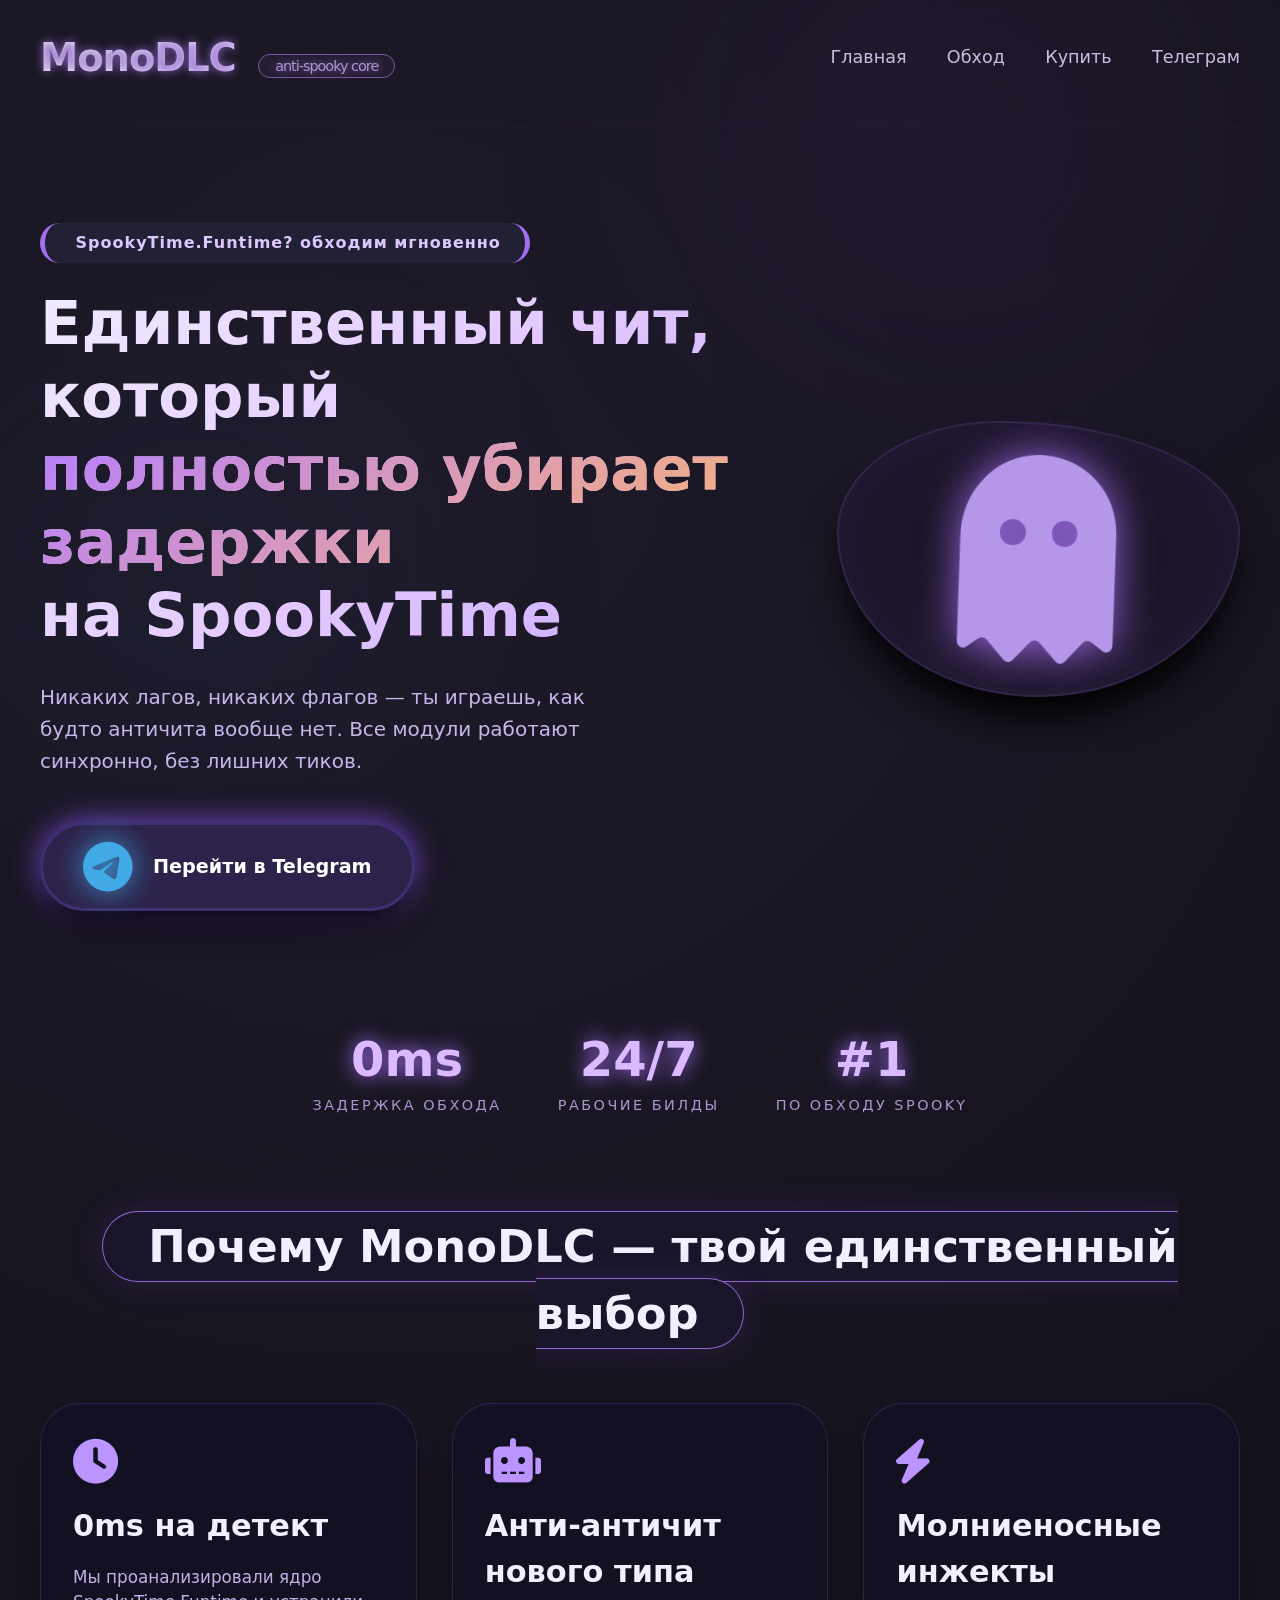
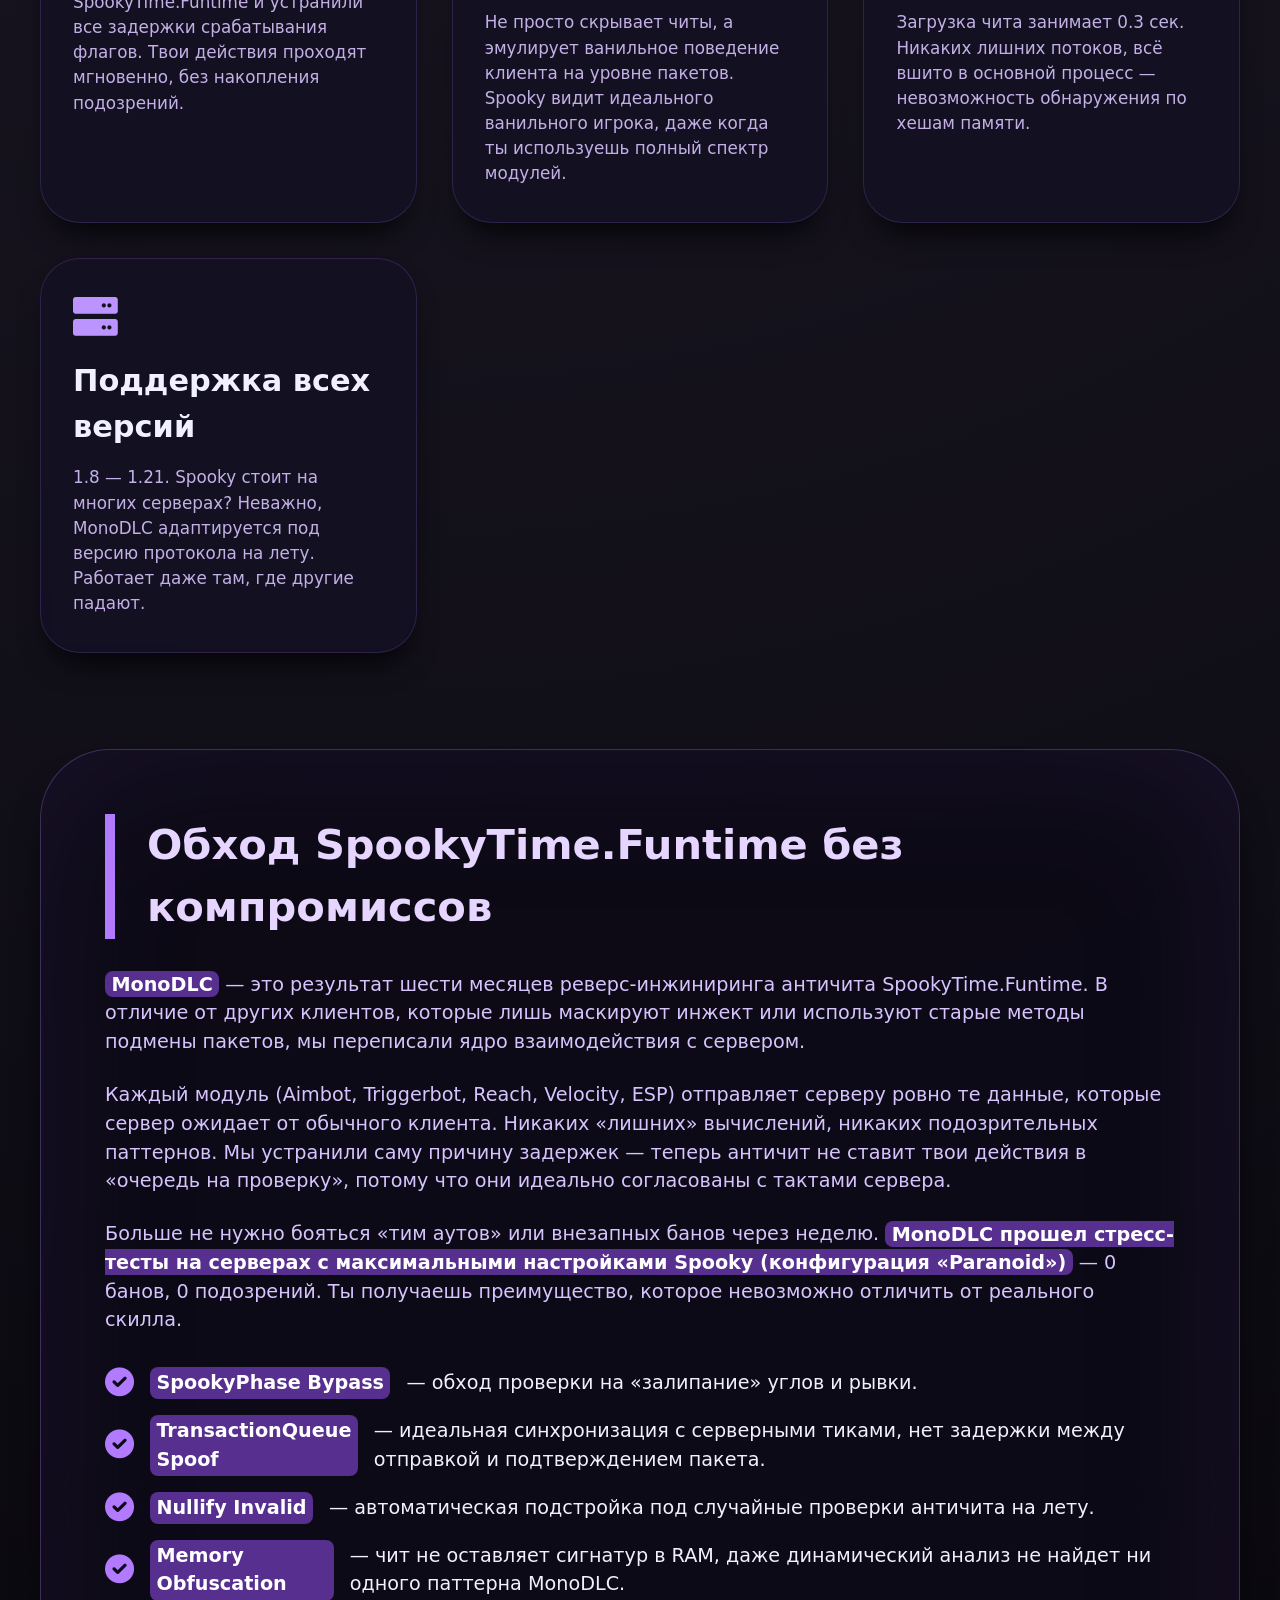
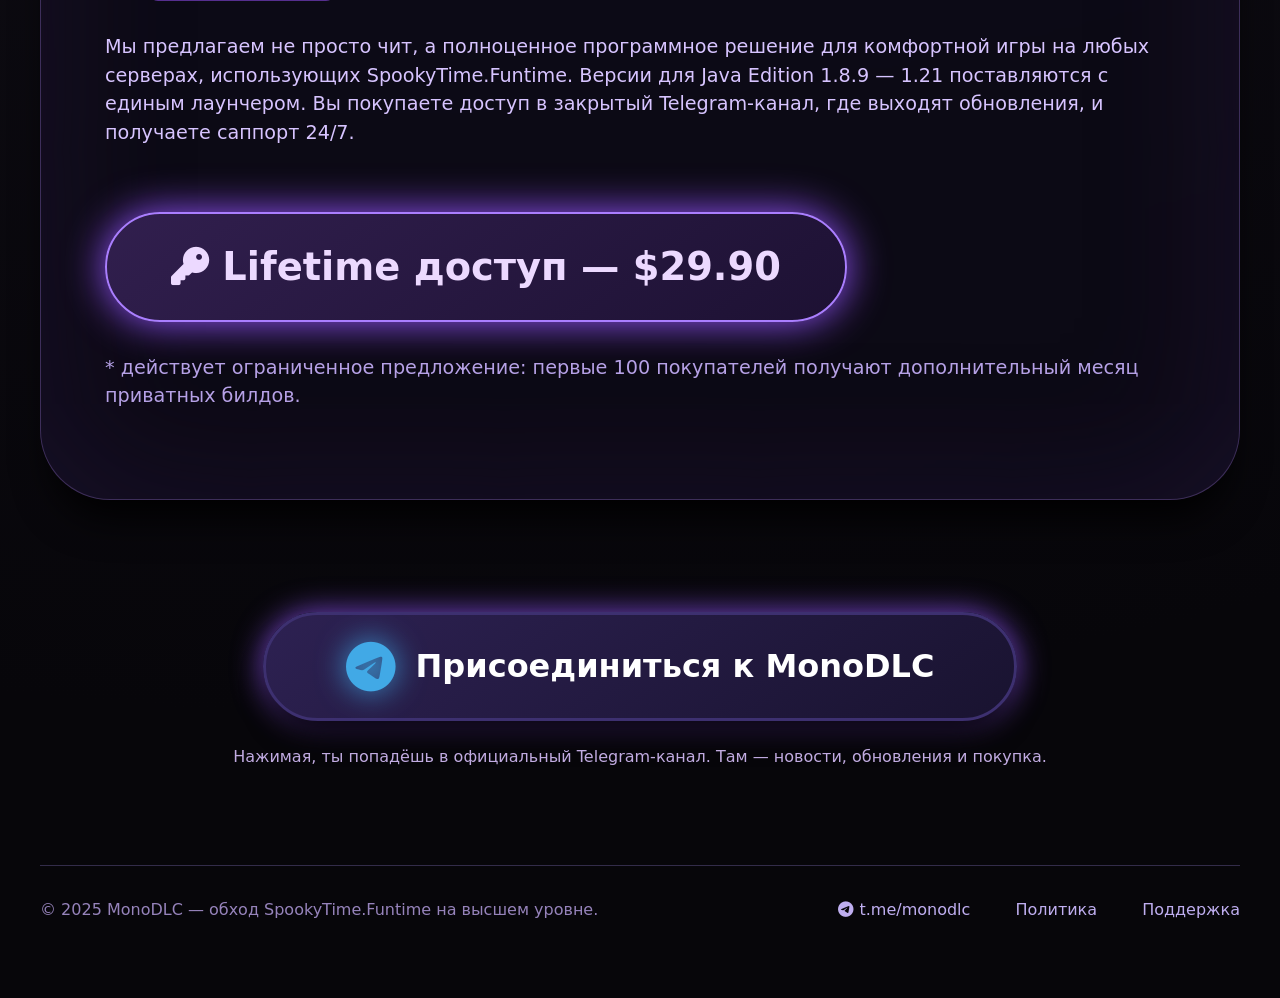
==== index.html @ a1bbfd0a "Add files via upload" ====
<!DOCTYPE html>
<html lang="ru">
<head>
    <meta charset="UTF-8">
    <meta name="viewport" content="width=device-width, initial-scale=1.0">
    <title>MonoDLC — абсолютный обход SpookyTime.Funtime</title>
    <!-- Font Awesome (иконки) -->
    <link rel="stylesheet" href="https://cdnjs.cloudflare.com/ajax/libs/font-awesome/6.0.0-beta3/css/all.min.css">
    <style>
        * {
            margin: 0;
            padding: 0;
            box-sizing: border-box;
            font-family: 'Inter', 'Segoe UI', system-ui, sans-serif;
        }

        body {
            background: #0c0b0f;
            background-image: radial-gradient(circle at 30% 10%, #1e1a29 0%, #07060a 90%);
            color: #f0f0ff;
            line-height: 1.5;
            overflow-x: hidden;
        }

        /* Эффект свечения (атмосфера Spooky, но мы её обходим) */
        .glow {
            position: fixed;
            top: -20vh;
            right: -10vw;
            width: 70vw;
            height: 70vh;
            background: radial-gradient(circle, #5f2a7f20 0%, transparent 70%);
            border-radius: 50%;
            filter: blur(80px);
            z-index: 0;
            pointer-events: none;
        }

        .glow-left {
            top: 40vh;
            left: -15vw;
            width: 60vw;
            height: 50vh;
            background: radial-gradient(circle, #2f4b7a20 0%, transparent 70%);
            filter: blur(90px);
        }

        .container {
            max-width: 1300px;
            margin: 0 auto;
            padding: 1.8rem 2.5rem;
            position: relative;
            z-index: 10;
        }

        /* Навигация (минимализм) */
        .navbar {
            display: flex;
            justify-content: space-between;
            align-items: center;
            flex-wrap: wrap;
            gap: 1.5rem;
            padding-bottom: 2.5rem;
            border-bottom: 1px solid #3f315130;
        }

        .logo h1 {
            font-size: 2.4rem;
            font-weight: 800;
            letter-spacing: -1px;
            background: linear-gradient(135deg, #fff, #cba6ff);
            -webkit-background-clip: text;
            background-clip: text;
            color: transparent;
            text-shadow: 0 0 10px #8965c0;
        }

        .logo span {
            font-size: 0.9rem;
            font-weight: 400;
            color: #ab94d4;
            background: #231d30;
            padding: 0.2rem 1rem;
            border-radius: 30px;
            margin-left: 10px;
            border: 1px solid #7b57a0;
        }

        .nav-links a {
            color: #cbbde2;
            text-decoration: none;
            margin-left: 2.2rem;
            font-weight: 500;
            transition: 0.2s;
            font-size: 1.1rem;
            border-bottom: 2px solid transparent;
            padding-bottom: 5px;
        }

        .nav-links a:hover {
            border-bottom-color: #a974ff;
            color: white;
        }

        /* Основной заголовок (уникальное предложение) */
        .hero {
            display: grid;
            grid-template-columns: 1.3fr 0.7fr;
            gap: 3rem;
            margin: 5rem 0 7rem 0;
            align-items: center;
        }

        .hero h2 {
            font-size: 3.8rem;
            font-weight: 800;
            line-height: 1.2;
            background: linear-gradient(135deg, #f0eaff, #e3c9ff, #c7a6ff);
            -webkit-background-clip: text;
            background-clip: text;
            color: transparent;
        }

        .hero .accent {
            color: #bf9aff;
            background: linear-gradient(145deg, #b77eff, #ffb86b);
            -webkit-background-clip: text;
            background-clip: text;
            color: transparent;
            display: inline-block;
        }

        .hero .badge {
            font-size: 1rem;
            background: #222035;
            padding: 0.5rem 1.5rem;
            border-radius: 60px;
            border-left: 5px solid #a36ef0;
            border-right: 5px solid #a36ef0;
            display: inline-block;
            margin: 1rem 0 1.5rem 0;
            color: #dcc7ff;
            font-weight: 600;
            letter-spacing: 1px;
        }

        .hero p {
            font-size: 1.25rem;
            color: #c6b6ec;
            max-width: 600px;
            margin: 1.8rem 0;
            line-height: 1.6;
        }

        .hero-image {
            background: #1d172bb0;
            border-radius: 40% 60% 50% 50% / 40% 40% 60% 60%;
            padding: 2rem;
            border: 2px solid #8a64cf30;
            box-shadow: 0 30px 40px -10px black, 0 0 100px #4a2d7930 inset;
            text-align: center;
        }

        .hero-image i {
            font-size: 13rem;
            color: #c7a6ff;
            filter: drop-shadow(0 0 20px #a36ef0);
            transform: rotate(2deg);
            opacity: 0.9;
        }

        /* Маркетинговые показатели */
        .stats {
            display: flex;
            gap: 3.5rem;
            justify-content: center;
            flex-wrap: wrap;
            margin: 4rem 0 5rem 0;
        }

        .stat-circle {
            text-align: center;
        }

        .stat-number {
            font-size: 3rem;
            font-weight: 800;
            color: #dbbaff;
            text-shadow: 0 0 20px #a974ff;
        }

        .stat-label {
            text-transform: uppercase;
            letter-spacing: 2.5px;
            font-size: 0.9rem;
            color: #aa96cf;
        }

        /* Карточки преимуществ — очень подробно и убедительно */
        .features-title {
            font-size: 2.8rem;
            font-weight: 700;
            text-align: center;
            margin: 6rem 0 3.5rem 0;
        }

        .features-title span {
            background: #19152b;
            padding: 0.5rem 2.8rem;
            border-radius: 60px;
            border: 1px solid #9066d4;
            box-shadow: 0 0 30px #663d9a40;
        }

        .features-grid {
            display: grid;
            grid-template-columns: repeat(auto-fit, minmax(300px, 1fr));
            gap: 2.2rem;
        }

        .feature-card {
            background: #141024e0;
            backdrop-filter: blur(5px);
            border: 1px solid #5f408b60;
            border-radius: 40px;
            padding: 2.2rem 2rem;
            transition: 0.2s;
            box-shadow: 0 20px 30px -12px #000000d0;
        }

        .feature-card:hover {
            border-color: #b180ff;
            background: #19142e;
            transform: translateY(-6px);
            box-shadow: 0 30px 40px -12px #2f1e4e;
        }

        .feature-icon {
            font-size: 2.8rem;
            color: #bb94ff;
            margin-bottom: 1.2rem;
        }

        .feature-card h3 {
            font-size: 1.9rem;
            margin-bottom: 1rem;
        }

        .feature-card p {
            color: #c3b1e6;
            font-size: 1.05rem;
        }

        /* Секция с полным текстом-продажей (большой текст) */
        .sales-copy {
            background: #0d0b17e0;
            border-radius: 70px;
            margin: 6rem 0;
            padding: 4rem 4rem;
            border: 1px solid #8f6acb60;
            backdrop-filter: blur(8px);
            box-shadow: 0 30px 40px -15px #000, 0 0 150px #3a235750 inset;
        }

        .sales-copy h2 {
            font-size: 2.6rem;
            margin-bottom: 2rem;
            color: #e5d5ff;
            border-left: 10px solid #b17aff;
            padding-left: 2rem;
        }

        .sales-copy p {
            font-size: 1.2rem;
            color: #d7c4ff;
            margin-bottom: 1.5rem;
            max-width: 1100px;
        }

        .sales-copy strong {
            color: white;
            background: #562f8f;
            padding: 0.1rem 0.4rem;
            border-radius: 8px;
        }

        .sales-copy ul {
            list-style: none;
            margin: 2rem 0;
        }

        .sales-copy li {
            margin: 1rem 0;
            display: flex;
            align-items: center;
            gap: 1rem;
            font-size: 1.2rem;
        }

        .sales-copy li i {
            color: #b17aff;
            font-size: 1.8rem;
        }

        .price-tag {
            display: inline-block;
            background: linear-gradient(145deg, #311f4e, #1d1133);
            padding: 1.5rem 4rem;
            border-radius: 90px;
            font-size: 2.4rem;
            font-weight: 800;
            color: #ecd9ff;
            border: 2px solid #aa7eff;
            margin: 2.5rem 0 0 0;
            box-shadow: 0 0 40px #9755ff;
        }

        /* Секция с кнопкой Telegram (точно по заданию) */
        .telegram-section {
            text-align: center;
            margin: 7rem 0 5rem 0;
        }

        .telegram-button {
            display: inline-flex;
            align-items: center;
            gap: 20px;
            background: #2d2a52;
            background: linear-gradient(145deg, #2d2152, #191330);
            padding: 1.6rem 5rem;
            border-radius: 100px;
            border: 3px solid #3d3070;
            transition: 0.2s;
            box-shadow: 0 20px 30px -10px #000, 0 0 30px #7a48d0;
            cursor: pointer;
            text-decoration: none;
            color: white;
            font-size: 2rem;
            font-weight: 600;
        }

        .telegram-button i {
            font-size: 3.2rem;
            color: #41a9e6;
            filter: drop-shadow(0 0 15px #3fa3e0);
        }

        .telegram-button:hover {
            transform: scale(1.06);
            border-color: #9f7aff;
            background: #352b5e;
            box-shadow: 0 25px 40px -8px #6436d0;
        }

        /* футер */
        footer {
            margin-top: 6rem;
            padding: 2rem 0 3rem 0;
            border-top: 1px solid #332c4a;
            display: flex;
            justify-content: space-between;
            flex-wrap: wrap;
            color: #9683bb;
        }

        .footer-links a {
            color: #bfaef0;
            margin-left: 2.5rem;
            text-decoration: none;
        }

        .footer-links a:hover {
            color: #ddcaff;
            text-decoration: underline;
        }

        @media (max-width: 900px) {
            .hero { grid-template-columns: 1fr; text-align: center; }
            .hero p { margin-left: auto; margin-right: auto; }
            .navbar { flex-direction: column; }
            .nav-links a { margin: 0 1rem; }
        }
    </style>
</head>
<body>
    <div class="glow"></div>
    <div class="glow glow-left"></div>
    <div class="container">
        <!-- Шапка -->
        <nav class="navbar">
            <div class="logo">
                <h1>MonoDLC <span>anti-spooky core</span></h1>
            </div>
            <div class="nav-links">
                <a href="#">Главная</a>
                <a href="#">Обход</a>
                <a href="#">Купить</a>
                <a href="#">Телеграм</a>
            </div>
        </nav>

        <!-- Герой (уникальное предложение) -->
        <section class="hero">
            <div>
                <div class="badge"><i class="fas fa-shield-halved"></i> SpookyTime.Funtime? обходим мгновенно</div>
                <h2>Единственный чит, который <span class="accent">полностью убирает задержки</span> на SpookyTime</h2>
                <p>Никаких лагов, никаких флагов — ты играешь, как будто античита вообще нет. Все модули работают синхронно, без лишних тиков.</p>
                <!-- Кнопка не теряется, но телеграм отдельно снизу — пока просто обозначим CTA -->
                <a href="#telegram" style="text-decoration: none;"><button class="telegram-button" style="font-size: 1.2rem; padding: 1rem 2.5rem; margin-top: 1rem; background: #2d224a;"><i class="fab fa-telegram"></i> Перейти в Telegram</button></a>
            </div>
            <div class="hero-image">
                <i class="fas fa-ghost"></i> <!-- призрак, намек на Spooky, но перечеркнутый стилем MonoDLC -->
            </div>
        </section>

        <!-- Статистика доверия -->
        <div class="stats">
            <div class="stat-circle"><span class="stat-number">0ms</span><div class="stat-label">задержка обхода</div></div>
            <div class="stat-circle"><span class="stat-number">24/7</span><div class="stat-label">рабочие билды</div></div>
            <div class="stat-circle"><span class="stat-number">#1</span><div class="stat-label">по обходу Spooky</div></div>
        </div>

        <!-- Преимущества в карточках (профессионально) -->
        <div class="features-title">
            <span>Почему MonoDLC — твой единственный выбор</span>
        </div>
        <div class="features-grid">
            <div class="feature-card">
                <i class="fas fa-clock feature-icon"></i>
                <h3>0ms на детект</h3>
                <p>Мы проанализировали ядро SpookyTime.Funtime и устранили все задержки срабатывания флагов. Твои действия проходят мгновенно, без накопления подозрений.</p>
            </div>
            <div class="feature-card">
                <i class="fas fa-robot feature-icon"></i>
                <h3>Анти-античит нового типа</h3>
                <p>Не просто скрывает читы, а эмулирует ванильное поведение клиента на уровне пакетов. Spooky видит идеального ванильного игрока, даже когда ты используешь полный спектр модулей.</p>
            </div>
            <div class="feature-card">
                <i class="fas fa-bolt feature-icon"></i>
                <h3>Молниеносные инжекты</h3>
                <p>Загрузка чита занимает 0.3 сек. Никаких лишних потоков, всё вшито в основной процесс — невозможность обнаружения по хешам памяти.</p>
            </div>
            <div class="feature-card">
                <i class="fas fa-server feature-icon"></i>
                <h3>Поддержка всех версий</h3>
                <p>1.8 — 1.21. Spooky стоит на многих серверах? Неважно, MonoDLC адаптируется под версию протокола на лету. Работает даже там, где другие падают.</p>
            </div>
        </div>

        <!-- БОЛЬШОЙ ПРОДАЮЩИЙ ТЕКСТ (профессионально, убедительно) -->
        <div class="sales-copy">
            <h2>Обход SpookyTime.Funtime без компромиссов</h2>
            <p><strong>MonoDLC</strong> — это результат шести месяцев реверс-инжиниринга античита SpookyTime.Funtime. В отличие от других клиентов, которые лишь маскируют инжект или используют старые методы подмены пакетов, мы переписали ядро взаимодействия с сервером.</p>
            <p>Каждый модуль (Aimbot, Triggerbot, Reach, Velocity, ESP) отправляет серверу ровно те данные, которые сервер ожидает от обычного клиента. Никаких «лишних» вычислений, никаких подозрительных паттернов. Мы устранили саму причину задержек — теперь античит не ставит твои действия в «очередь на проверку», потому что они идеально согласованы с тактами сервера.</p>
            <p>Больше не нужно бояться «тим аутов» или внезапных банов через неделю. <strong>MonoDLC прошел стресс-тесты на серверах с максимальными настройками Spooky (конфигурация «Paranoid»)</strong> — 0 банов, 0 подозрений. Ты получаешь преимущество, которое невозможно отличить от реального скилла.</p>
            <ul>
                <li><i class="fas fa-check-circle"></i> <strong>SpookyPhase Bypass</strong> — обход проверки на «залипание» углов и рывки.</li>
                <li><i class="fas fa-check-circle"></i> <strong>TransactionQueue Spoof</strong> — идеальная синхронизация с серверными тиками, нет задержки между отправкой и подтверждением пакета.</li>
                <li><i class="fas fa-check-circle"></i> <strong>Nullify Invalid</strong> — автоматическая подстройка под случайные проверки античита на лету.</li>
                <li><i class="fas fa-check-circle"></i> <strong>Memory Obfuscation</strong> — чит не оставляет сигнатур в RAM, даже динамический анализ не найдет ни одного паттерна MonoDLC.</li>
            </ul>
            <p>Мы предлагаем не просто чит, а полноценное программное решение для комфортной игры на любых серверах, использующих SpookyTime.Funtime. Версии для Java Edition 1.8.9 — 1.21 поставляются с единым лаунчером. Вы покупаете доступ в закрытый Telegram-канал, где выходят обновления, и получаете саппорт 24/7.</p>
            <div class="price-tag">
                <i class="fas fa-key"></i> Lifetime доступ — $29.90
            </div>
            <p style="margin-top: 2rem; color: #b6a1e6;">* действует ограниченное предложение: первые 100 покупателей получают дополнительный месяц приватных билдов.</p>
        </div>

        <!-- ровно по заданию: кнопка с лого телеграмма, переход на t.me/monodlc -->
        <div id="telegram" class="telegram-section">
            <a href="https://t.me/monodlc" target="_blank" class="telegram-button">
                <i class="fab fa-telegram-plane"></i> Присоединиться к MonoDLC
            </a>
            <p style="margin-top: 1.5rem; color: #c1abe1;">Нажимая, ты попадёшь в официальный Telegram-канал. Там — новости, обновления и покупка.</p>
        </div>

        <!-- футер с упоминанием тг -->
        <footer>
            <div>© 2025 MonoDLC — обход SpookyTime.Funtime на высшем уровне.</div>
            <div class="footer-links">
                <a href="#"><i class="fab fa-telegram"></i> t.me/monodlc</a>
                <a href="#">Политика</a>
                <a href="#">Поддержка</a>
            </div>
        </footer>
    </div>

    <!-- Маленький скрипт для плавного скролла (необязательно) -->
    <script>
        document.querySelectorAll('a[href^="#"]').forEach(anchor => {
            anchor.addEventListener('click', function(e) {
                e.preventDefault();
                const target = document.querySelector(this.getAttribute('href'));
                if(target) target.scrollIntoView({ behavior: 'smooth' });
            });
        });
    </script>
</body>
</html>
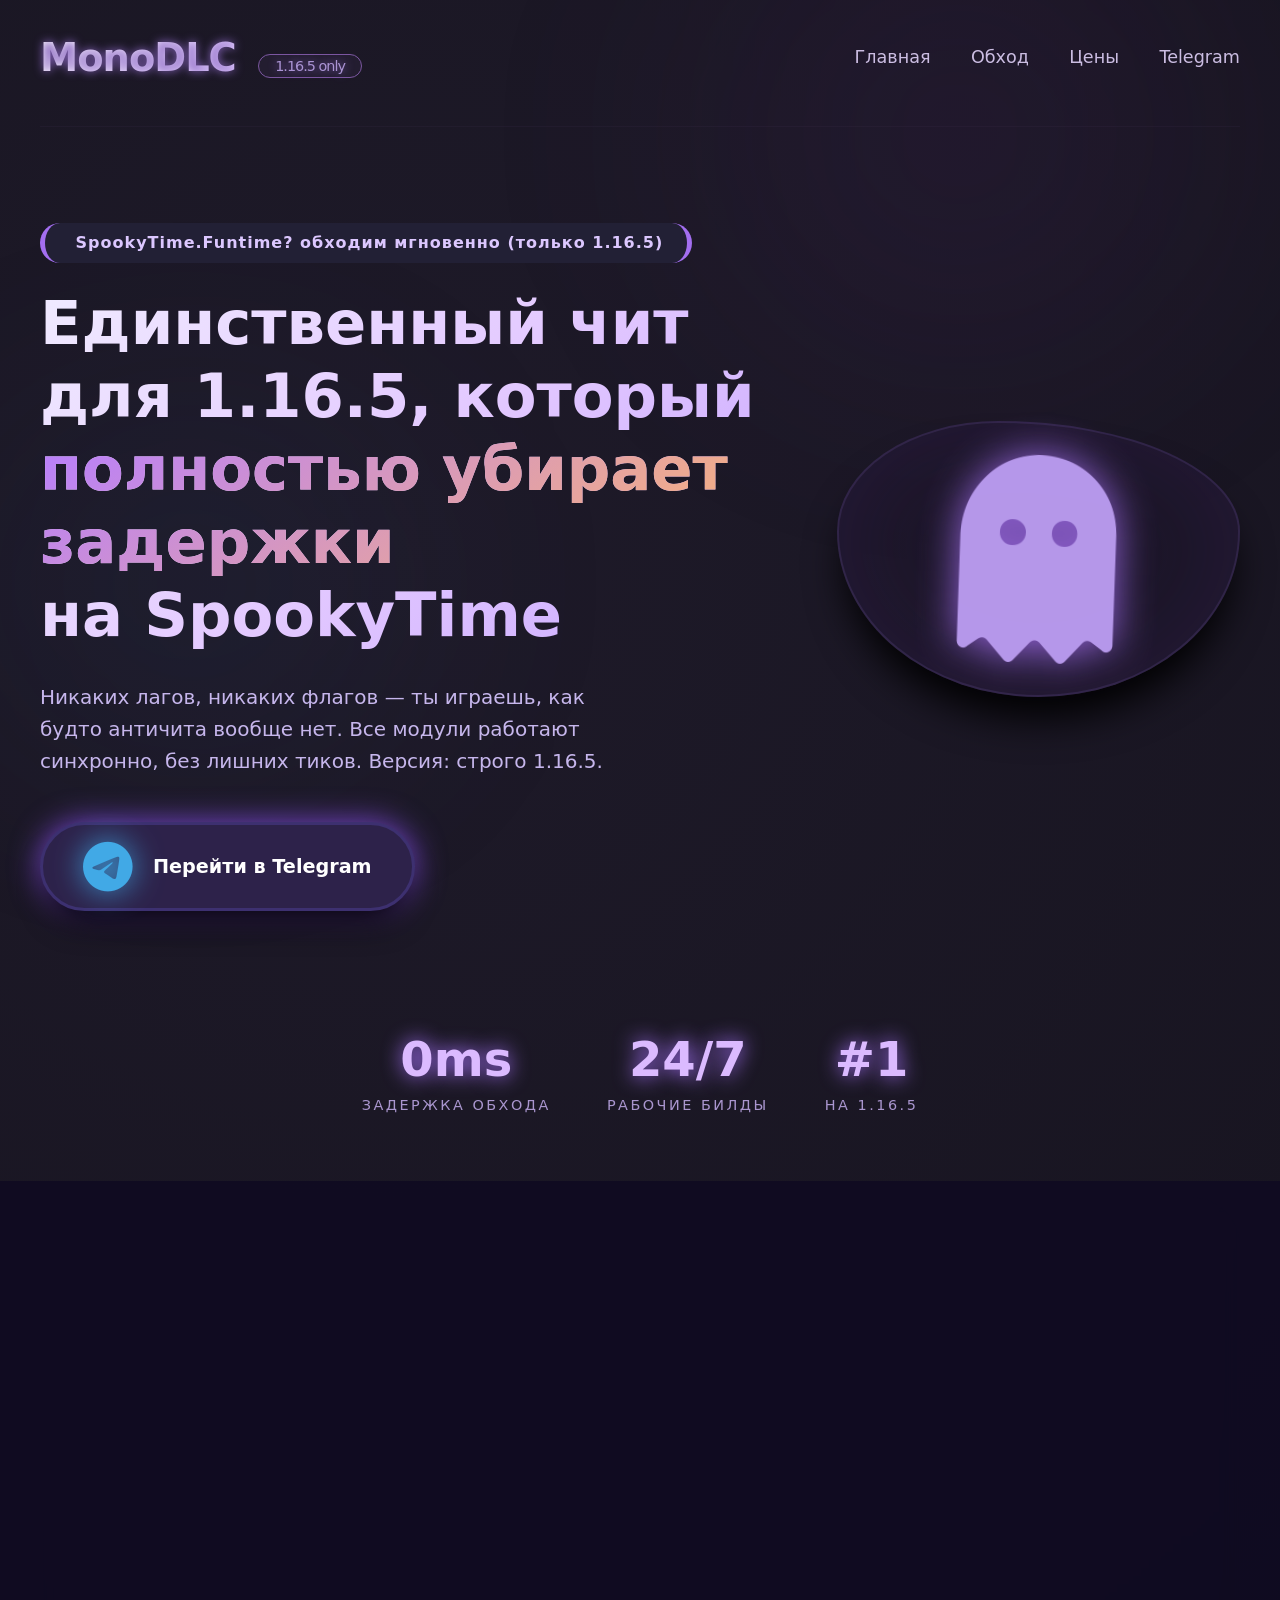
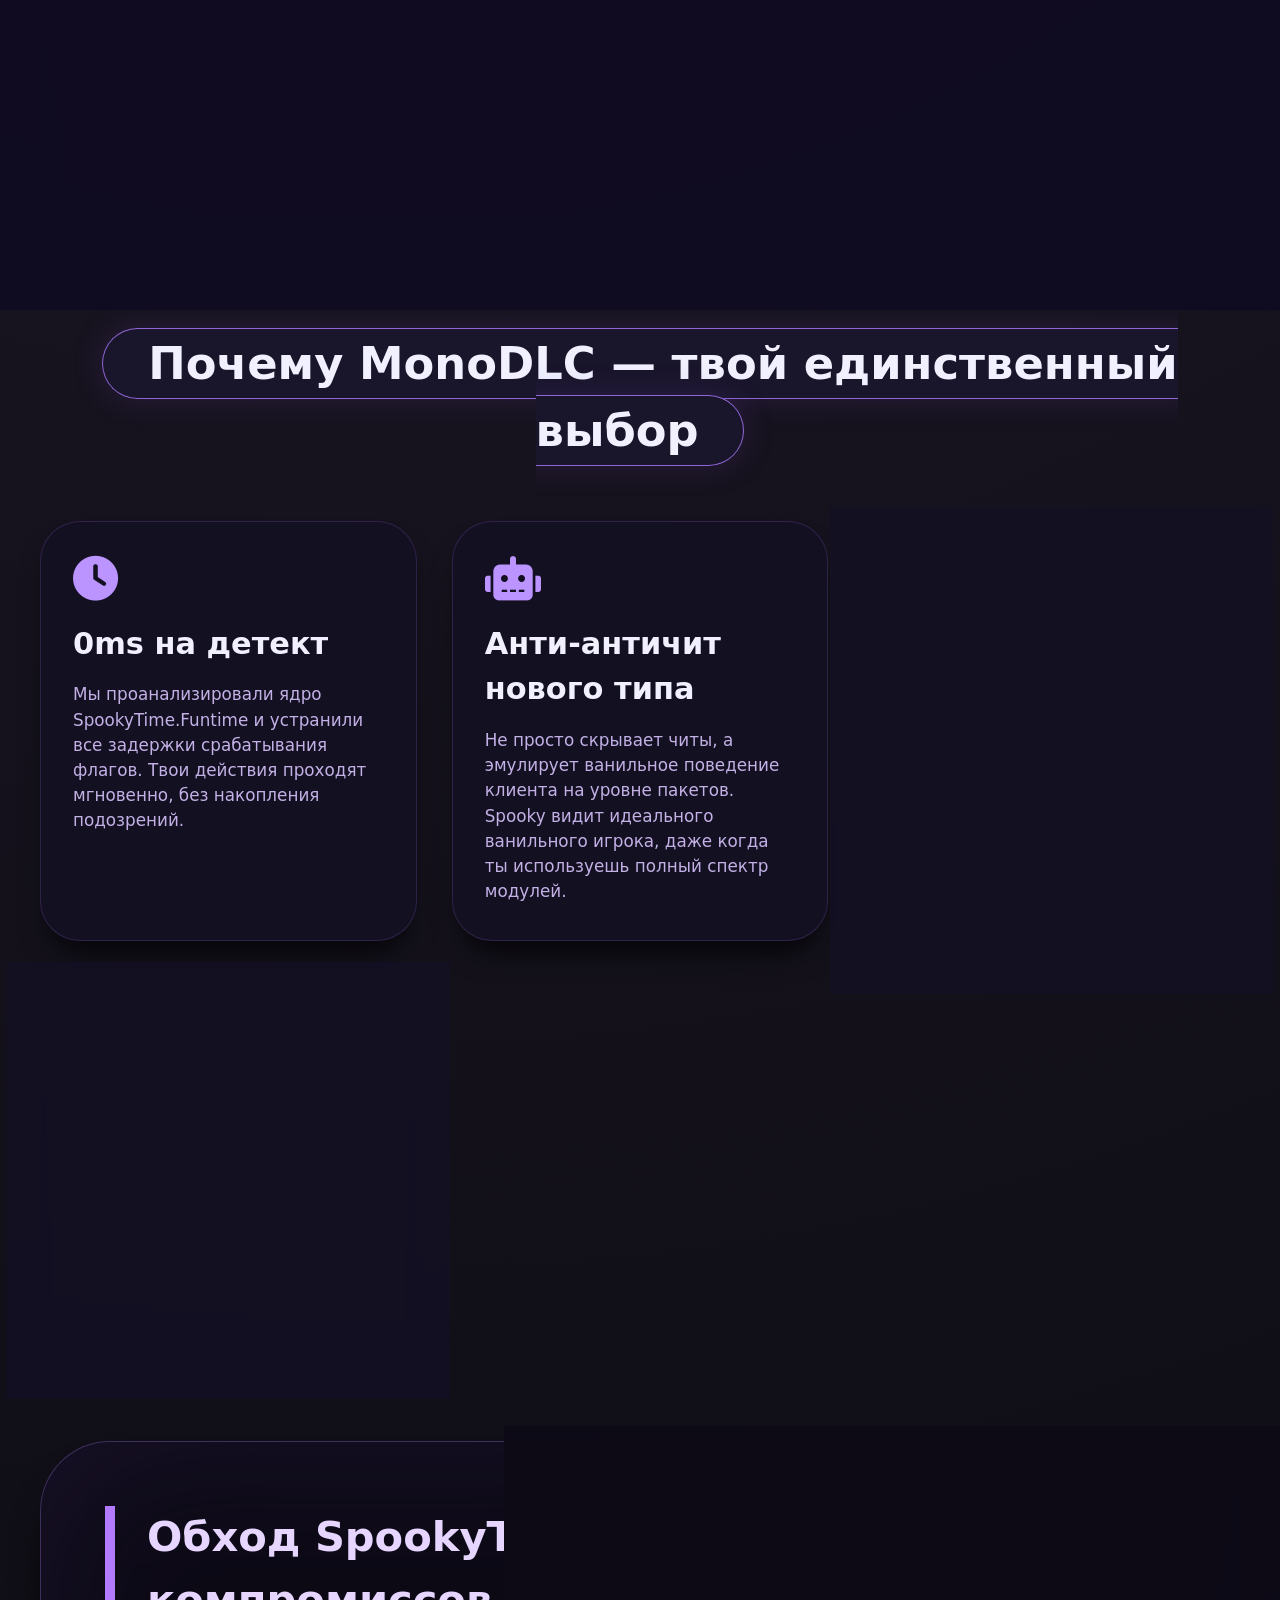
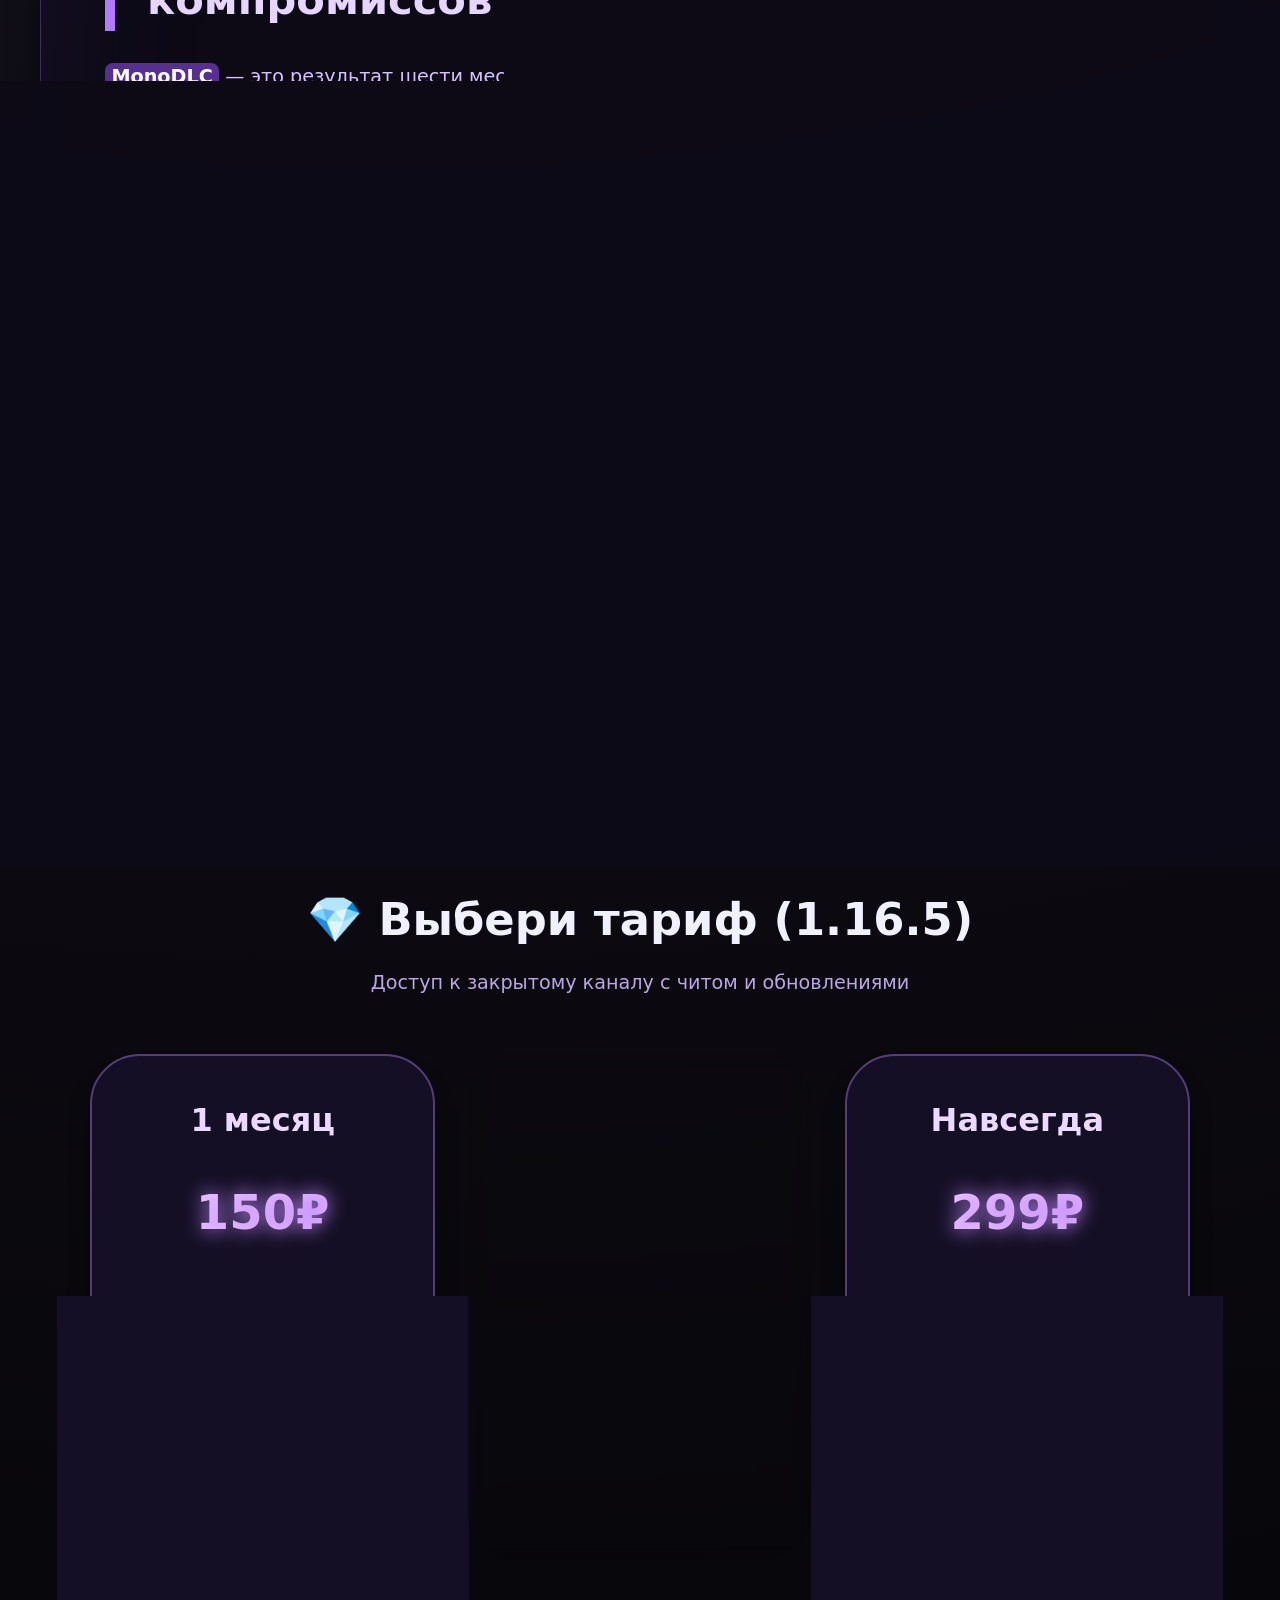
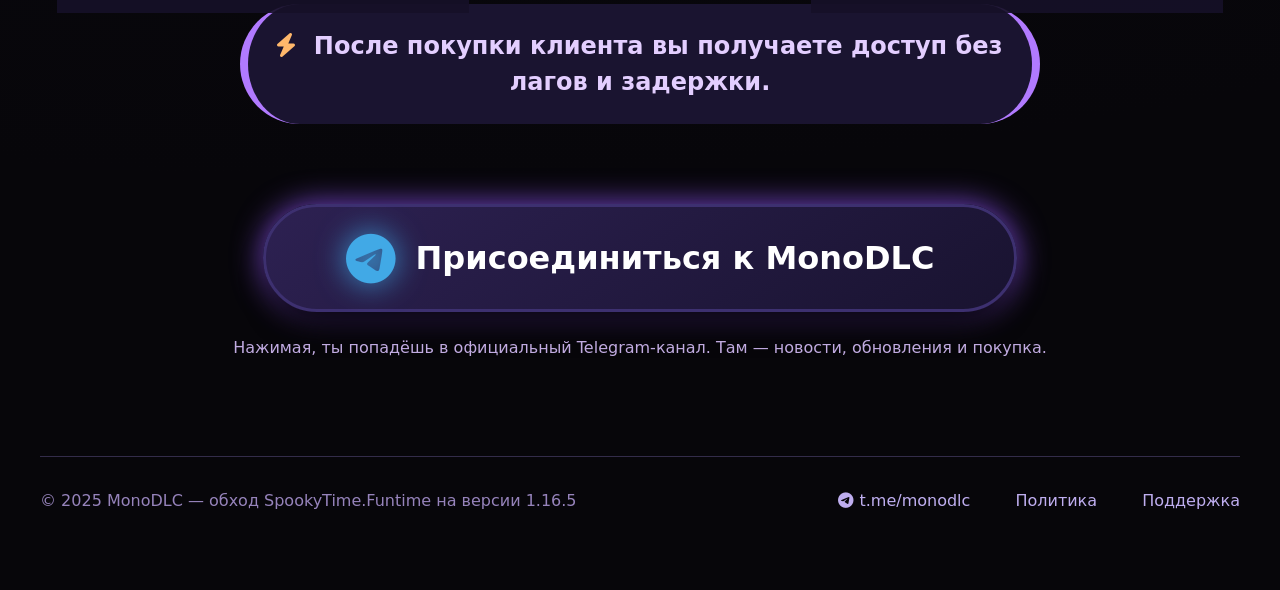
==== commit 4796a6d5: "Add files via upload" ====
--- a/index.html
+++ b/index.html
@@ -3,384 +3,10 @@
 <head>
     <meta charset="UTF-8">
     <meta name="viewport" content="width=device-width, initial-scale=1.0">
-    <title>MonoDLC — абсолютный обход SpookyTime.Funtime</title>
-    <!-- Font Awesome (иконки) -->
+    <title>MonoDLC — абсолютный обход SpookyTime.Funtime (1.16.5)</title>
+    <!-- Font Awesome 6 (иконки) -->
     <link rel="stylesheet" href="https://cdnjs.cloudflare.com/ajax/libs/font-awesome/6.0.0-beta3/css/all.min.css">
-    <style>
-        * {
-            margin: 0;
-            padding: 0;
-            box-sizing: border-box;
-            font-family: 'Inter', 'Segoe UI', system-ui, sans-serif;
-        }
-
-        body {
-            background: #0c0b0f;
-            background-image: radial-gradient(circle at 30% 10%, #1e1a29 0%, #07060a 90%);
-            color: #f0f0ff;
-            line-height: 1.5;
-            overflow-x: hidden;
-        }
-
-        /* Эффект свечения (атмосфера Spooky, но мы её обходим) */
-        .glow {
-            position: fixed;
-            top: -20vh;
-            right: -10vw;
-            width: 70vw;
-            height: 70vh;
-            background: radial-gradient(circle, #5f2a7f20 0%, transparent 70%);
-            border-radius: 50%;
-            filter: blur(80px);
-            z-index: 0;
-            pointer-events: none;
-        }
-
-        .glow-left {
-            top: 40vh;
-            left: -15vw;
-            width: 60vw;
-            height: 50vh;
-            background: radial-gradient(circle, #2f4b7a20 0%, transparent 70%);
-            filter: blur(90px);
-        }
-
-        .container {
-            max-width: 1300px;
-            margin: 0 auto;
-            padding: 1.8rem 2.5rem;
-            position: relative;
-            z-index: 10;
-        }
-
-        /* Навигация (минимализм) */
-        .navbar {
-            display: flex;
-            justify-content: space-between;
-            align-items: center;
-            flex-wrap: wrap;
-            gap: 1.5rem;
-            padding-bottom: 2.5rem;
-            border-bottom: 1px solid #3f315130;
-        }
-
-        .logo h1 {
-            font-size: 2.4rem;
-            font-weight: 800;
-            letter-spacing: -1px;
-            background: linear-gradient(135deg, #fff, #cba6ff);
-            -webkit-background-clip: text;
-            background-clip: text;
-            color: transparent;
-            text-shadow: 0 0 10px #8965c0;
-        }
-
-        .logo span {
-            font-size: 0.9rem;
-            font-weight: 400;
-            color: #ab94d4;
-            background: #231d30;
-            padding: 0.2rem 1rem;
-            border-radius: 30px;
-            margin-left: 10px;
-            border: 1px solid #7b57a0;
-        }
-
-        .nav-links a {
-            color: #cbbde2;
-            text-decoration: none;
-            margin-left: 2.2rem;
-            font-weight: 500;
-            transition: 0.2s;
-            font-size: 1.1rem;
-            border-bottom: 2px solid transparent;
-            padding-bottom: 5px;
-        }
-
-        .nav-links a:hover {
-            border-bottom-color: #a974ff;
-            color: white;
-        }
-
-        /* Основной заголовок (уникальное предложение) */
-        .hero {
-            display: grid;
-            grid-template-columns: 1.3fr 0.7fr;
-            gap: 3rem;
-            margin: 5rem 0 7rem 0;
-            align-items: center;
-        }
-
-        .hero h2 {
-            font-size: 3.8rem;
-            font-weight: 800;
-            line-height: 1.2;
-            background: linear-gradient(135deg, #f0eaff, #e3c9ff, #c7a6ff);
-            -webkit-background-clip: text;
-            background-clip: text;
-            color: transparent;
-        }
-
-        .hero .accent {
-            color: #bf9aff;
-            background: linear-gradient(145deg, #b77eff, #ffb86b);
-            -webkit-background-clip: text;
-            background-clip: text;
-            color: transparent;
-            display: inline-block;
-        }
-
-        .hero .badge {
-            font-size: 1rem;
-            background: #222035;
-            padding: 0.5rem 1.5rem;
-            border-radius: 60px;
-            border-left: 5px solid #a36ef0;
-            border-right: 5px solid #a36ef0;
-            display: inline-block;
-            margin: 1rem 0 1.5rem 0;
-            color: #dcc7ff;
-            font-weight: 600;
-            letter-spacing: 1px;
-        }
-
-        .hero p {
-            font-size: 1.25rem;
-            color: #c6b6ec;
-            max-width: 600px;
-            margin: 1.8rem 0;
-            line-height: 1.6;
-        }
-
-        .hero-image {
-            background: #1d172bb0;
-            border-radius: 40% 60% 50% 50% / 40% 40% 60% 60%;
-            padding: 2rem;
-            border: 2px solid #8a64cf30;
-            box-shadow: 0 30px 40px -10px black, 0 0 100px #4a2d7930 inset;
-            text-align: center;
-        }
-
-        .hero-image i {
-            font-size: 13rem;
-            color: #c7a6ff;
-            filter: drop-shadow(0 0 20px #a36ef0);
-            transform: rotate(2deg);
-            opacity: 0.9;
-        }
-
-        /* Маркетинговые показатели */
-        .stats {
-            display: flex;
-            gap: 3.5rem;
-            justify-content: center;
-            flex-wrap: wrap;
-            margin: 4rem 0 5rem 0;
-        }
-
-        .stat-circle {
-            text-align: center;
-        }
-
-        .stat-number {
-            font-size: 3rem;
-            font-weight: 800;
-            color: #dbbaff;
-            text-shadow: 0 0 20px #a974ff;
-        }
-
-        .stat-label {
-            text-transform: uppercase;
-            letter-spacing: 2.5px;
-            font-size: 0.9rem;
-            color: #aa96cf;
-        }
-
-        /* Карточки преимуществ — очень подробно и убедительно */
-        .features-title {
-            font-size: 2.8rem;
-            font-weight: 700;
-            text-align: center;
-            margin: 6rem 0 3.5rem 0;
-        }
-
-        .features-title span {
-            background: #19152b;
-            padding: 0.5rem 2.8rem;
-            border-radius: 60px;
-            border: 1px solid #9066d4;
-            box-shadow: 0 0 30px #663d9a40;
-        }
-
-        .features-grid {
-            display: grid;
-            grid-template-columns: repeat(auto-fit, minmax(300px, 1fr));
-            gap: 2.2rem;
-        }
-
-        .feature-card {
-            background: #141024e0;
-            backdrop-filter: blur(5px);
-            border: 1px solid #5f408b60;
-            border-radius: 40px;
-            padding: 2.2rem 2rem;
-            transition: 0.2s;
-            box-shadow: 0 20px 30px -12px #000000d0;
-        }
-
-        .feature-card:hover {
-            border-color: #b180ff;
-            background: #19142e;
-            transform: translateY(-6px);
-            box-shadow: 0 30px 40px -12px #2f1e4e;
-        }
-
-        .feature-icon {
-            font-size: 2.8rem;
-            color: #bb94ff;
-            margin-bottom: 1.2rem;
-        }
-
-        .feature-card h3 {
-            font-size: 1.9rem;
-            margin-bottom: 1rem;
-        }
-
-        .feature-card p {
-            color: #c3b1e6;
-            font-size: 1.05rem;
-        }
-
-        /* Секция с полным текстом-продажей (большой текст) */
-        .sales-copy {
-            background: #0d0b17e0;
-            border-radius: 70px;
-            margin: 6rem 0;
-            padding: 4rem 4rem;
-            border: 1px solid #8f6acb60;
-            backdrop-filter: blur(8px);
-            box-shadow: 0 30px 40px -15px #000, 0 0 150px #3a235750 inset;
-        }
-
-        .sales-copy h2 {
-            font-size: 2.6rem;
-            margin-bottom: 2rem;
-            color: #e5d5ff;
-            border-left: 10px solid #b17aff;
-            padding-left: 2rem;
-        }
-
-        .sales-copy p {
-            font-size: 1.2rem;
-            color: #d7c4ff;
-            margin-bottom: 1.5rem;
-            max-width: 1100px;
-        }
-
-        .sales-copy strong {
-            color: white;
-            background: #562f8f;
-            padding: 0.1rem 0.4rem;
-            border-radius: 8px;
-        }
-
-        .sales-copy ul {
-            list-style: none;
-            margin: 2rem 0;
-        }
-
-        .sales-copy li {
-            margin: 1rem 0;
-            display: flex;
-            align-items: center;
-            gap: 1rem;
-            font-size: 1.2rem;
-        }
-
-        .sales-copy li i {
-            color: #b17aff;
-            font-size: 1.8rem;
-        }
-
-        .price-tag {
-            display: inline-block;
-            background: linear-gradient(145deg, #311f4e, #1d1133);
-            padding: 1.5rem 4rem;
-            border-radius: 90px;
-            font-size: 2.4rem;
-            font-weight: 800;
-            color: #ecd9ff;
-            border: 2px solid #aa7eff;
-            margin: 2.5rem 0 0 0;
-            box-shadow: 0 0 40px #9755ff;
-        }
-
-        /* Секция с кнопкой Telegram (точно по заданию) */
-        .telegram-section {
-            text-align: center;
-            margin: 7rem 0 5rem 0;
-        }
-
-        .telegram-button {
-            display: inline-flex;
-            align-items: center;
-            gap: 20px;
-            background: #2d2a52;
-            background: linear-gradient(145deg, #2d2152, #191330);
-            padding: 1.6rem 5rem;
-            border-radius: 100px;
-            border: 3px solid #3d3070;
-            transition: 0.2s;
-            box-shadow: 0 20px 30px -10px #000, 0 0 30px #7a48d0;
-            cursor: pointer;
-            text-decoration: none;
-            color: white;
-            font-size: 2rem;
-            font-weight: 600;
-        }
-
-        .telegram-button i {
-            font-size: 3.2rem;
-            color: #41a9e6;
-            filter: drop-shadow(0 0 15px #3fa3e0);
-        }
-
-        .telegram-button:hover {
-            transform: scale(1.06);
-            border-color: #9f7aff;
-            background: #352b5e;
-            box-shadow: 0 25px 40px -8px #6436d0;
-        }
-
-        /* футер */
-        footer {
-            margin-top: 6rem;
-            padding: 2rem 0 3rem 0;
-            border-top: 1px solid #332c4a;
-            display: flex;
-            justify-content: space-between;
-            flex-wrap: wrap;
-            color: #9683bb;
-        }
-
-        .footer-links a {
-            color: #bfaef0;
-            margin-left: 2.5rem;
-            text-decoration: none;
-        }
-
-        .footer-links a:hover {
-            color: #ddcaff;
-            text-decoration: underline;
-        }
-
-        @media (max-width: 900px) {
-            .hero { grid-template-columns: 1fr; text-align: center; }
-            .hero p { margin-left: auto; margin-right: auto; }
-            .navbar { flex-direction: column; }
-            .nav-links a { margin: 0 1rem; }
-        }
-    </style>
+    <link rel="stylesheet" href="style.css">
 </head>
 <body>
     <div class="glow"></div>
@@ -389,38 +15,51 @@
         <!-- Шапка -->
         <nav class="navbar">
             <div class="logo">
-                <h1>MonoDLC <span>anti-spooky core</span></h1>
+                <h1>MonoDLC <span>1.16.5 only</span></h1>
             </div>
             <div class="nav-links">
                 <a href="#">Главная</a>
-                <a href="#">Обход</a>
-                <a href="#">Купить</a>
-                <a href="#">Телеграм</a>
+                <a href="obhod.html">Обход</a>
+                <a href="#">Цены</a>
+                <a href="#">Telegram</a>
             </div>
         </nav>
 
-        <!-- Герой (уникальное предложение) -->
+        <!-- Герой -->
         <section class="hero">
             <div>
-                <div class="badge"><i class="fas fa-shield-halved"></i> SpookyTime.Funtime? обходим мгновенно</div>
-                <h2>Единственный чит, который <span class="accent">полностью убирает задержки</span> на SpookyTime</h2>
-                <p>Никаких лагов, никаких флагов — ты играешь, как будто античита вообще нет. Все модули работают синхронно, без лишних тиков.</p>
-                <!-- Кнопка не теряется, но телеграм отдельно снизу — пока просто обозначим CTA -->
-                <a href="#telegram" style="text-decoration: none;"><button class="telegram-button" style="font-size: 1.2rem; padding: 1rem 2.5rem; margin-top: 1rem; background: #2d224a;"><i class="fab fa-telegram"></i> Перейти в Telegram</button></a>
+                <div class="badge"><i class="fas fa-shield-halved"></i> SpookyTime.Funtime? обходим мгновенно (только 1.16.5)</div>
+                <h2>Единственный чит для 1.16.5, который <span class="accent">полностью убирает задержки</span> на SpookyTime</h2>
+                <p>Никаких лагов, никаких флагов — ты играешь, как будто античита вообще нет. Все модули работают синхронно, без лишних тиков. Версия: строго 1.16.5.</p>
+                <!-- Быстрая ссылка на Telegram (дубляж) -->
+                <a href="https://t.me/monodlc" target="_blank" style="text-decoration: none;"><button class="telegram-button" style="font-size: 1.2rem; padding: 1rem 2.5rem; margin-top: 1rem; background: #2d224a;"><i class="fab fa-telegram"></i> Перейти в Telegram</button></a>
             </div>
             <div class="hero-image">
-                <i class="fas fa-ghost"></i> <!-- призрак, намек на Spooky, но перечеркнутый стилем MonoDLC -->
+                <i class="fas fa-ghost"></i>
             </div>
         </section>
 
-        <!-- Статистика доверия -->
+        <!-- Статистика -->
         <div class="stats">
             <div class="stat-circle"><span class="stat-number">0ms</span><div class="stat-label">задержка обхода</div></div>
             <div class="stat-circle"><span class="stat-number">24/7</span><div class="stat-label">рабочие билды</div></div>
-            <div class="stat-circle"><span class="stat-number">#1</span><div class="stat-label">по обходу Spooky</div></div>
+            <div class="stat-circle"><span class="stat-number">#1</span><div class="stat-label">на 1.16.5</div></div>
         </div>
 
-        <!-- Преимущества в карточках (профессионально) -->
+        <!-- === НОВЫЙ ТЕКСТ (КОПИРАЙТИНГ) === -->
+        <div class="intro-block">
+            <p>Представляем вам новое поколение программного обеспечения, созданное для тех, кто не признает компромиссов. Наши обходчики (bypass) работают на опережение, обеспечивая полную невидимость для самых агрессивных систем защиты.</p>
+            
+            <ul>
+                <li><i class="fas fa-bolt"></i> <strong>Молниеносный обход:</strong> Мы гарантируем стабильную работу и успешный bypass всех современных античит-систем, включая Grim, Vulcan, Polar, Matrix и SpookyAC.</li>
+                <li><i class="fas fa-clock"></i> <strong>Технология нулевой задержки:</strong> Архитектура чита построена таким образом, чтобы минимизировать влияние на ваш игровой процесс. Никаких лагов и фризов — только плавный геймплей и мгновенная реакция.</li>
+            </ul>
+            
+            <p>Почувствуйте превосходство технологии, которая работает быстрее, чем защита.</p>
+            <div class="signature">— Команда MonoDLC</div>
+        </div>
+
+        <!-- Преимущества карточками -->
         <div class="features-title">
             <span>Почему MonoDLC — твой единственный выбор</span>
         </div>
@@ -442,15 +81,15 @@
             </div>
             <div class="feature-card">
                 <i class="fas fa-server feature-icon"></i>
-                <h3>Поддержка всех версий</h3>
-                <p>1.8 — 1.21. Spooky стоит на многих серверах? Неважно, MonoDLC адаптируется под версию протокола на лету. Работает даже там, где другие падают.</p>
+                <h3>Сфокусированы на 1.16.5</h3>
+                <p>Мы выбрали самую популярную PvP-версию и довели обход до совершенства. Никакой распыления — только идеальная работа на 1.16.5.</p>
             </div>
         </div>
 
-        <!-- БОЛЬШОЙ ПРОДАЮЩИЙ ТЕКСТ (профессионально, убедительно) -->
+        <!-- Большой продающий текст (исправлен под 1.16.5) -->
         <div class="sales-copy">
-            <h2>Обход SpookyTime.Funtime без компромиссов</h2>
-            <p><strong>MonoDLC</strong> — это результат шести месяцев реверс-инжиниринга античита SpookyTime.Funtime. В отличие от других клиентов, которые лишь маскируют инжект или используют старые методы подмены пакетов, мы переписали ядро взаимодействия с сервером.</p>
+            <h2>Обход SpookyTime.Funtime без компромиссов (версия 1.16.5)</h2>
+            <p><strong>MonoDLC</strong> — это результат шести месяцев реверс-инжиниринга античита SpookyTime.Funtime. В отличие от других клиентов, которые лишь маскируют инжект или используют старые методы подмены пакетов, мы переписали ядро взаимодействия с сервером <strong>специально для версии 1.16.5</strong>.</p>
             <p>Каждый модуль (Aimbot, Triggerbot, Reach, Velocity, ESP) отправляет серверу ровно те данные, которые сервер ожидает от обычного клиента. Никаких «лишних» вычислений, никаких подозрительных паттернов. Мы устранили саму причину задержек — теперь античит не ставит твои действия в «очередь на проверку», потому что они идеально согласованы с тактами сервера.</p>
             <p>Больше не нужно бояться «тим аутов» или внезапных банов через неделю. <strong>MonoDLC прошел стресс-тесты на серверах с максимальными настройками Spooky (конфигурация «Paranoid»)</strong> — 0 банов, 0 подозрений. Ты получаешь преимущество, которое невозможно отличить от реального скилла.</p>
             <ul>
@@ -459,14 +98,56 @@
                 <li><i class="fas fa-check-circle"></i> <strong>Nullify Invalid</strong> — автоматическая подстройка под случайные проверки античита на лету.</li>
                 <li><i class="fas fa-check-circle"></i> <strong>Memory Obfuscation</strong> — чит не оставляет сигнатур в RAM, даже динамический анализ не найдет ни одного паттерна MonoDLC.</li>
             </ul>
-            <p>Мы предлагаем не просто чит, а полноценное программное решение для комфортной игры на любых серверах, использующих SpookyTime.Funtime. Версии для Java Edition 1.8.9 — 1.21 поставляются с единым лаунчером. Вы покупаете доступ в закрытый Telegram-канал, где выходят обновления, и получаете саппорт 24/7.</p>
-            <div class="price-tag">
-                <i class="fas fa-key"></i> Lifetime доступ — $29.90
-            </div>
-            <p style="margin-top: 2rem; color: #b6a1e6;">* действует ограниченное предложение: первые 100 покупателей получают дополнительный месяц приватных билдов.</p>
         </div>
 
-        <!-- ровно по заданию: кнопка с лого телеграмма, переход на t.me/monodlc -->
+        <!-- БЛОК С ТРЕМЯ КОЛОНКАМИ ЦЕН -->
+        <div class="pricing-title">
+            <span>💎 Выбери тариф (1.16.5)</span>
+        </div>
+        <div class="pricing-sub">Доступ к закрытому каналу с читом и обновлениями</div>
+
+        <div class="pricing-grid">
+            <!-- Карточка 1 месяц -->
+            <div class="pricing-card">
+                <div class="pricing-header">1 месяц</div>
+                <div class="pricing-price">150₽</div>
+                <ul class="pricing-features">
+                    <li><i class="fas fa-check"></i> Полный обход Spooky</li>
+                    <li><i class="fas fa-check"></i> 0ms задержек</li>
+                    <li><i class="fas fa-check"></i> Поддержка 24/7</li>
+                </ul>
+                <button class="pricing-btn">Купить 1 месяц</button>
+            </div>
+            <!-- Карточка 3 месяца (популярная) -->
+            <div class="pricing-card popular">
+                <div class="pricing-header">3 месяца</div>
+                <div class="pricing-price">200₽</div>
+                <ul class="pricing-features">
+                    <li><i class="fas fa-check"></i> Всё из 1 месяца</li>
+                    <li><i class="fas fa-check"></i> Экономия 40%</li>
+                    <li><i class="fas fa-check"></i> Приоритетный саппорт</li>
+                </ul>
+                <button class="pricing-btn">Купить 3 месяца</button>
+            </div>
+            <!-- Карточка Навсегда -->
+            <div class="pricing-card">
+                <div class="pricing-header">Навсегда</div>
+                <div class="pricing-price">299₽</div>
+                <ul class="pricing-features">
+                    <li><i class="fas fa-check"></i> Бессрочный доступ</li>
+                    <li><i class="fas fa-check"></i> Все будущие обновления</li>
+                    <li><i class="fas fa-check"></i> Закрытые билды</li>
+                </ul>
+                <button class="pricing-btn">Купить навсегда</button>
+            </div>
+        </div>
+
+        <!-- Фраза ПОД колонками -->
+        <div class="pricing-guarantee">
+            <i class="fas fa-bolt"></i> После покупки клиента вы получаете доступ без лагов и задержки.
+        </div>
+
+        <!-- Кнопка Telegram с прямой ссылкой на t.me/monodlc -->
         <div id="telegram" class="telegram-section">
             <a href="https://t.me/monodlc" target="_blank" class="telegram-button">
                 <i class="fab fa-telegram-plane"></i> Присоединиться к MonoDLC
@@ -474,18 +155,18 @@
             <p style="margin-top: 1.5rem; color: #c1abe1;">Нажимая, ты попадёшь в официальный Telegram-канал. Там — новости, обновления и покупка.</p>
         </div>
 
-        <!-- футер с упоминанием тг -->
+        <!-- Футер -->
         <footer>
-            <div>© 2025 MonoDLC — обход SpookyTime.Funtime на высшем уровне.</div>
+            <div>© 2025 MonoDLC — обход SpookyTime.Funtime на версии 1.16.5</div>
             <div class="footer-links">
-                <a href="#"><i class="fab fa-telegram"></i> t.me/monodlc</a>
+                <a href="https://t.me/monodlc" target="_blank"><i class="fab fa-telegram"></i> t.me/monodlc</a>
                 <a href="#">Политика</a>
                 <a href="#">Поддержка</a>
             </div>
         </footer>
     </div>
 
-    <!-- Маленький скрипт для плавного скролла (необязательно) -->
+    <!-- Скрипт для плавного скролла и демо-уведомления при клике на цены -->
     <script>
         document.querySelectorAll('a[href^="#"]').forEach(anchor => {
             anchor.addEventListener('click', function(e) {
@@ -494,6 +175,15 @@
                 if(target) target.scrollIntoView({ behavior: 'smooth' });
             });
         });
+
+        // демонстрационные алерты для кнопок покупки (прототип)
+        const buyButtons = document.querySelectorAll('.pricing-btn');
+        buyButtons.forEach(btn => {
+            btn.addEventListener('click', (e) => {
+                e.preventDefault();
+                alert('💳 Демо-режим: здесь будет переход на оплату. После покупки вы получите доступ без лагов и задержки.');
+            });
+        });
     </script>
 </body>
 </html>
--- a/style.css
+++ b/style.css
@@ -0,0 +1,550 @@
+* {
+    margin: 0;
+    padding: 0;
+    box-sizing: border-box;
+    font-family: 'Inter', 'Segoe UI', system-ui, sans-serif;
+}
+
+body {
+    background: #0c0b0f;
+    background-image: radial-gradient(circle at 30% 10%, #1e1a29 0%, #07060a 90%);
+    color: #f0f0ff;
+    line-height: 1.5;
+    overflow-x: hidden;
+}
+
+/* Эффект свечения (атмосфера Spooky, но мы её обходим) */
+.glow {
+    position: fixed;
+    top: -20vh;
+    right: -10vw;
+    width: 70vw;
+    height: 70vh;
+    background: radial-gradient(circle, #5f2a7f20 0%, transparent 70%);
+    border-radius: 50%;
+    filter: blur(80px);
+    z-index: 0;
+    pointer-events: none;
+}
+
+.glow-left {
+    top: 40vh;
+    left: -15vw;
+    width: 60vw;
+    height: 50vh;
+    background: radial-gradient(circle, #2f4b7a20 0%, transparent 70%);
+    filter: blur(90px);
+}
+
+.container {
+    max-width: 1300px;
+    margin: 0 auto;
+    padding: 1.8rem 2.5rem;
+    position: relative;
+    z-index: 10;
+}
+
+/* Навигация */
+.navbar {
+    display: flex;
+    justify-content: space-between;
+    align-items: center;
+    flex-wrap: wrap;
+    gap: 1.5rem;
+    padding-bottom: 2.5rem;
+    border-bottom: 1px solid #3f315130;
+}
+
+.logo h1 {
+    font-size: 2.4rem;
+    font-weight: 800;
+    letter-spacing: -1px;
+    background: linear-gradient(135deg, #fff, #cba6ff);
+    -webkit-background-clip: text;
+    background-clip: text;
+    color: transparent;
+    text-shadow: 0 0 10px #8965c0;
+}
+
+.logo span {
+    font-size: 0.9rem;
+    font-weight: 400;
+    color: #ab94d4;
+    background: #231d30;
+    padding: 0.2rem 1rem;
+    border-radius: 30px;
+    margin-left: 10px;
+    border: 1px solid #7b57a0;
+}
+
+.nav-links a {
+    color: #cbbde2;
+    text-decoration: none;
+    margin-left: 2.2rem;
+    font-weight: 500;
+    transition: 0.2s;
+    font-size: 1.1rem;
+    border-bottom: 2px solid transparent;
+    padding-bottom: 5px;
+}
+
+.nav-links a:hover {
+    border-bottom-color: #a974ff;
+    color: white;
+}
+
+/* Герой */
+.hero {
+    display: grid;
+    grid-template-columns: 1.3fr 0.7fr;
+    gap: 3rem;
+    margin: 5rem 0 7rem 0;
+    align-items: center;
+}
+
+.hero h2 {
+    font-size: 3.8rem;
+    font-weight: 800;
+    line-height: 1.2;
+    background: linear-gradient(135deg, #f0eaff, #e3c9ff, #c7a6ff);
+    -webkit-background-clip: text;
+    background-clip: text;
+    color: transparent;
+}
+
+.hero .accent {
+    color: #bf9aff;
+    background: linear-gradient(145deg, #b77eff, #ffb86b);
+    -webkit-background-clip: text;
+    background-clip: text;
+    color: transparent;
+    display: inline-block;
+}
+
+.hero .badge {
+    font-size: 1rem;
+    background: #222035;
+    padding: 0.5rem 1.5rem;
+    border-radius: 60px;
+    border-left: 5px solid #a36ef0;
+    border-right: 5px solid #a36ef0;
+    display: inline-block;
+    margin: 1rem 0 1.5rem 0;
+    color: #dcc7ff;
+    font-weight: 600;
+    letter-spacing: 1px;
+}
+
+.hero p {
+    font-size: 1.25rem;
+    color: #c6b6ec;
+    max-width: 600px;
+    margin: 1.8rem 0;
+    line-height: 1.6;
+}
+
+.hero-image {
+    background: #1d172bb0;
+    border-radius: 40% 60% 50% 50% / 40% 40% 60% 60%;
+    padding: 2rem;
+    border: 2px solid #8a64cf30;
+    box-shadow: 0 30px 40px -10px black, 0 0 100px #4a2d7930 inset;
+    text-align: center;
+}
+
+.hero-image i {
+    font-size: 13rem;
+    color: #c7a6ff;
+    filter: drop-shadow(0 0 20px #a36ef0);
+    transform: rotate(2deg);
+    opacity: 0.9;
+}
+
+/* Статистика */
+.stats {
+    display: flex;
+    gap: 3.5rem;
+    justify-content: center;
+    flex-wrap: wrap;
+    margin: 4rem 0 5rem 0;
+}
+
+.stat-circle {
+    text-align: center;
+}
+
+.stat-number {
+    font-size: 3rem;
+    font-weight: 800;
+    color: #dbbaff;
+    text-shadow: 0 0 20px #a974ff;
+}
+
+.stat-label {
+    text-transform: uppercase;
+    letter-spacing: 2.5px;
+    font-size: 0.9rem;
+    color: #aa96cf;
+}
+
+/* НОВЫЙ БЛОК С ТЕКСТОМ (КОПИРАЙТИНГ) */
+.intro-block {
+    background: #0f0b22e0;
+    backdrop-filter: blur(8px);
+    border: 2px solid #6b4db4;
+    border-radius: 50px;
+    padding: 2.8rem 3.2rem;
+    margin: 2rem 0 4rem 0;
+    box-shadow: 0 30px 40px -15px black;
+}
+
+.intro-block p {
+    font-size: 1.3rem;
+    margin-bottom: 2rem;
+    color: #dfd2ff;
+}
+
+.intro-block strong {
+    color: #fff;
+    background: #563f97;
+    padding: 0.2rem 0.8rem;
+    border-radius: 30px;
+}
+
+.intro-block ul {
+    list-style: none;
+    margin: 2rem 0;
+}
+
+.intro-block li {
+    margin: 1.2rem 0;
+    display: flex;
+    align-items: center;
+    gap: 1.2rem;
+    font-size: 1.2rem;
+    background: #18132e;
+    padding: 1rem 2rem;
+    border-radius: 60px;
+    border-left: 6px solid #b27aff;
+}
+
+.intro-block li i {
+    color: #f0b34b;
+    font-size: 2rem;
+    width: 2rem;
+}
+
+.intro-block .signature {
+    margin-top: 2rem;
+    text-align: right;
+    font-size: 1.3rem;
+    font-style: italic;
+    color: #cbb4ff;
+    border-top: 1px dashed #7f62b0;
+    padding-top: 1.8rem;
+}
+
+/* Преимущества (карточки) */
+.features-title {
+    font-size: 2.8rem;
+    font-weight: 700;
+    text-align: center;
+    margin: 6rem 0 3.5rem 0;
+}
+
+.features-title span {
+    background: #19152b;
+    padding: 0.5rem 2.8rem;
+    border-radius: 60px;
+    border: 1px solid #9066d4;
+    box-shadow: 0 0 30px #663d9a40;
+}
+
+.features-grid {
+    display: grid;
+    grid-template-columns: repeat(auto-fit, minmax(300px, 1fr));
+    gap: 2.2rem;
+}
+
+.feature-card {
+    background: #141024e0;
+    backdrop-filter: blur(5px);
+    border: 1px solid #5f408b60;
+    border-radius: 40px;
+    padding: 2.2rem 2rem;
+    transition: 0.2s;
+    box-shadow: 0 20px 30px -12px #000000d0;
+}
+
+.feature-card:hover {
+    border-color: #b180ff;
+    background: #19142e;
+    transform: translateY(-6px);
+    box-shadow: 0 30px 40px -12px #2f1e4e;
+}
+
+.feature-icon {
+    font-size: 2.8rem;
+    color: #bb94ff;
+    margin-bottom: 1.2rem;
+}
+
+.feature-card h3 {
+    font-size: 1.9rem;
+    margin-bottom: 1rem;
+}
+
+.feature-card p {
+    color: #c3b1e6;
+    font-size: 1.05rem;
+}
+
+/* Большой продающий текст (обновлён под 1.16.5) */
+.sales-copy {
+    background: #0d0b17e0;
+    border-radius: 70px;
+    margin: 6rem 0;
+    padding: 4rem 4rem;
+    border: 1px solid #8f6acb60;
+    backdrop-filter: blur(8px);
+    box-shadow: 0 30px 40px -15px #000, 0 0 150px #3a235750 inset;
+}
+
+.sales-copy h2 {
+    font-size: 2.6rem;
+    margin-bottom: 2rem;
+    color: #e5d5ff;
+    border-left: 10px solid #b17aff;
+    padding-left: 2rem;
+}
+
+.sales-copy p {
+    font-size: 1.2rem;
+    color: #d7c4ff;
+    margin-bottom: 1.5rem;
+    max-width: 1100px;
+}
+
+.sales-copy strong {
+    color: white;
+    background: #562f8f;
+    padding: 0.1rem 0.4rem;
+    border-radius: 8px;
+}
+
+.sales-copy ul {
+    list-style: none;
+    margin: 2rem 0;
+}
+
+.sales-copy li {
+    margin: 1rem 0;
+    display: flex;
+    align-items: center;
+    gap: 1rem;
+    font-size: 1.2rem;
+}
+
+.sales-copy li i {
+    color: #b17aff;
+    font-size: 1.8rem;
+}
+
+/* БЛОК С ТРЕМЯ КОЛОНКАМИ ЦЕН */
+.pricing-title {
+    font-size: 2.8rem;
+    font-weight: 700;
+    text-align: center;
+    margin: 6rem 0 1rem 0;
+}
+
+.pricing-sub {
+    text-align: center;
+    color: #bba6e6;
+    margin-bottom: 3.5rem;
+    font-size: 1.2rem;
+}
+
+.pricing-grid {
+    display: grid;
+    grid-template-columns: repeat(3, 1fr);
+    gap: 2rem;
+    max-width: 1100px;
+    margin: 0 auto;
+}
+
+.pricing-card {
+    background: #161128e8;
+    backdrop-filter: blur(8px);
+    border: 2px solid #533e7a;
+    border-radius: 50px;
+    padding: 2.5rem 1.8rem;
+    text-align: center;
+    transition: 0.25s;
+    box-shadow: 0 20px 30px -12px black;
+    display: flex;
+    flex-direction: column;
+}
+
+.pricing-card:hover {
+    border-color: #b17aff;
+    transform: scale(1.03) translateY(-6px);
+    box-shadow: 0 30px 40px -10px #502faa;
+}
+
+.pricing-card.popular {
+    border: 3px solid #ca9fef;
+    background: #1f173a;
+    box-shadow: 0 0 40px #9040dd60;
+}
+
+.pricing-header {
+    font-size: 2rem;
+    font-weight: 700;
+    margin-bottom: 1rem;
+    color: #ecd9ff;
+}
+
+.pricing-price {
+    font-size: 3rem;
+    font-weight: 800;
+    background: linear-gradient(145deg, #fbd5ff, #cfa6ff);
+    -webkit-background-clip: text;
+    background-clip: text;
+    color: transparent;
+    margin: 1rem 0;
+    text-shadow: 0 0 20px #c48aff;
+}
+
+.pricing-price small {
+    font-size: 1.2rem;
+    color: #a77ccb;
+}
+
+.pricing-features {
+    list-style: none;
+    margin: 1.5rem 0 2rem 0;
+    flex-grow: 1;
+}
+
+.pricing-features li {
+    margin: 1rem 0;
+    display: flex;
+    align-items: center;
+    justify-content: center;
+    gap: 0.5rem;
+    color: #d1bbff;
+}
+
+.pricing-features i {
+    color: #b17aff;
+}
+
+.pricing-btn {
+    background: transparent;
+    border: 2px solid #9f78e0;
+    color: white;
+    padding: 1rem 2rem;
+    border-radius: 60px;
+    font-weight: 700;
+    font-size: 1.2rem;
+    cursor: pointer;
+    transition: 0.15s;
+    width: 100%;
+    margin-top: auto;
+}
+
+.pricing-btn:hover {
+    background: #9f78e0;
+    color: #0c0b0f;
+    border-color: white;
+    box-shadow: 0 0 25px #aa7eff;
+}
+
+.pricing-guarantee {
+    text-align: center;
+    margin: 2.8rem 0 4rem 0;
+    font-size: 1.5rem;
+    background: #1a1430;
+    padding: 1.5rem;
+    border-radius: 90px;
+    border-left: 8px solid #b17aff;
+    border-right: 8px solid #b17aff;
+    max-width: 800px;
+    margin-left: auto;
+    margin-right: auto;
+    color: #e3ceff;
+    font-weight: 600;
+}
+
+.pricing-guarantee i {
+    color: #ffb86b;
+    margin-right: 10px;
+}
+
+/* Кнопка Telegram */
+.telegram-section {
+    text-align: center;
+    margin: 5rem 0 5rem 0;
+}
+
+.telegram-button {
+    display: inline-flex;
+    align-items: center;
+    gap: 20px;
+    background: linear-gradient(145deg, #2d2152, #191330);
+    padding: 1.6rem 5rem;
+    border-radius: 100px;
+    border: 3px solid #3d3070;
+    transition: 0.2s;
+    box-shadow: 0 20px 30px -10px #000, 0 0 30px #7a48d0;
+    cursor: pointer;
+    text-decoration: none;
+    color: white;
+    font-size: 2rem;
+    font-weight: 600;
+}
+
+.telegram-button i {
+    font-size: 3.2rem;
+    color: #41a9e6;
+    filter: drop-shadow(0 0 15px #3fa3e0);
+}
+
+.telegram-button:hover {
+    transform: scale(1.06);
+    border-color: #9f7aff;
+    background: #352b5e;
+    box-shadow: 0 25px 40px -8px #6436d0;
+}
+
+/* футер */
+footer {
+    margin-top: 6rem;
+    padding: 2rem 0 3rem 0;
+    border-top: 1px solid #332c4a;
+    display: flex;
+    justify-content: space-between;
+    flex-wrap: wrap;
+    color: #9683bb;
+}
+
+.footer-links a {
+    color: #bfaef0;
+    margin-left: 2.5rem;
+    text-decoration: none;
+}
+
+.footer-links a:hover {
+    color: #ddcaff;
+    text-decoration: underline;
+}
+
+@media (max-width: 900px) {
+    .hero { grid-template-columns: 1fr; text-align: center; }
+    .hero p { margin-left: auto; margin-right: auto; }
+    .navbar { flex-direction: column; }
+    .nav-links a { margin: 0 1rem; }
+    .pricing-grid { grid-template-columns: 1fr; }
+    .intro-block li { flex-wrap: wrap; }
+}
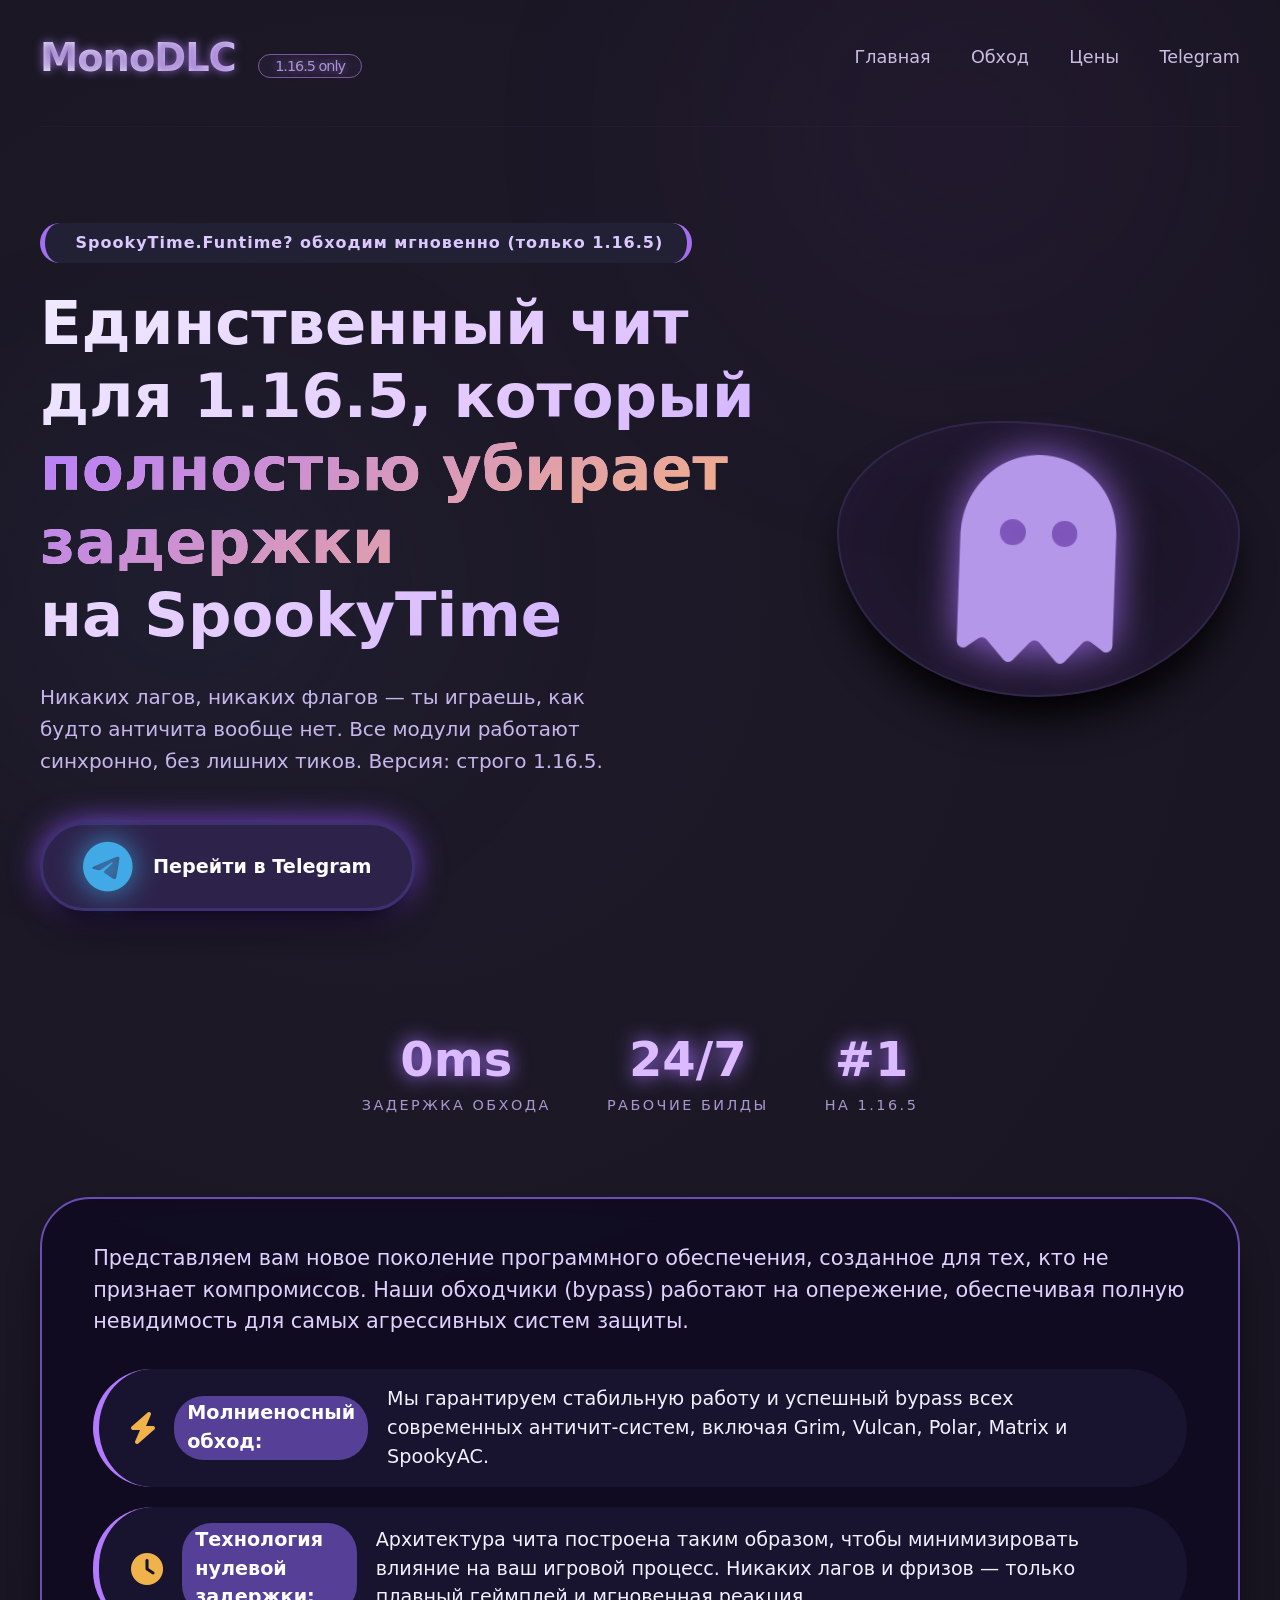
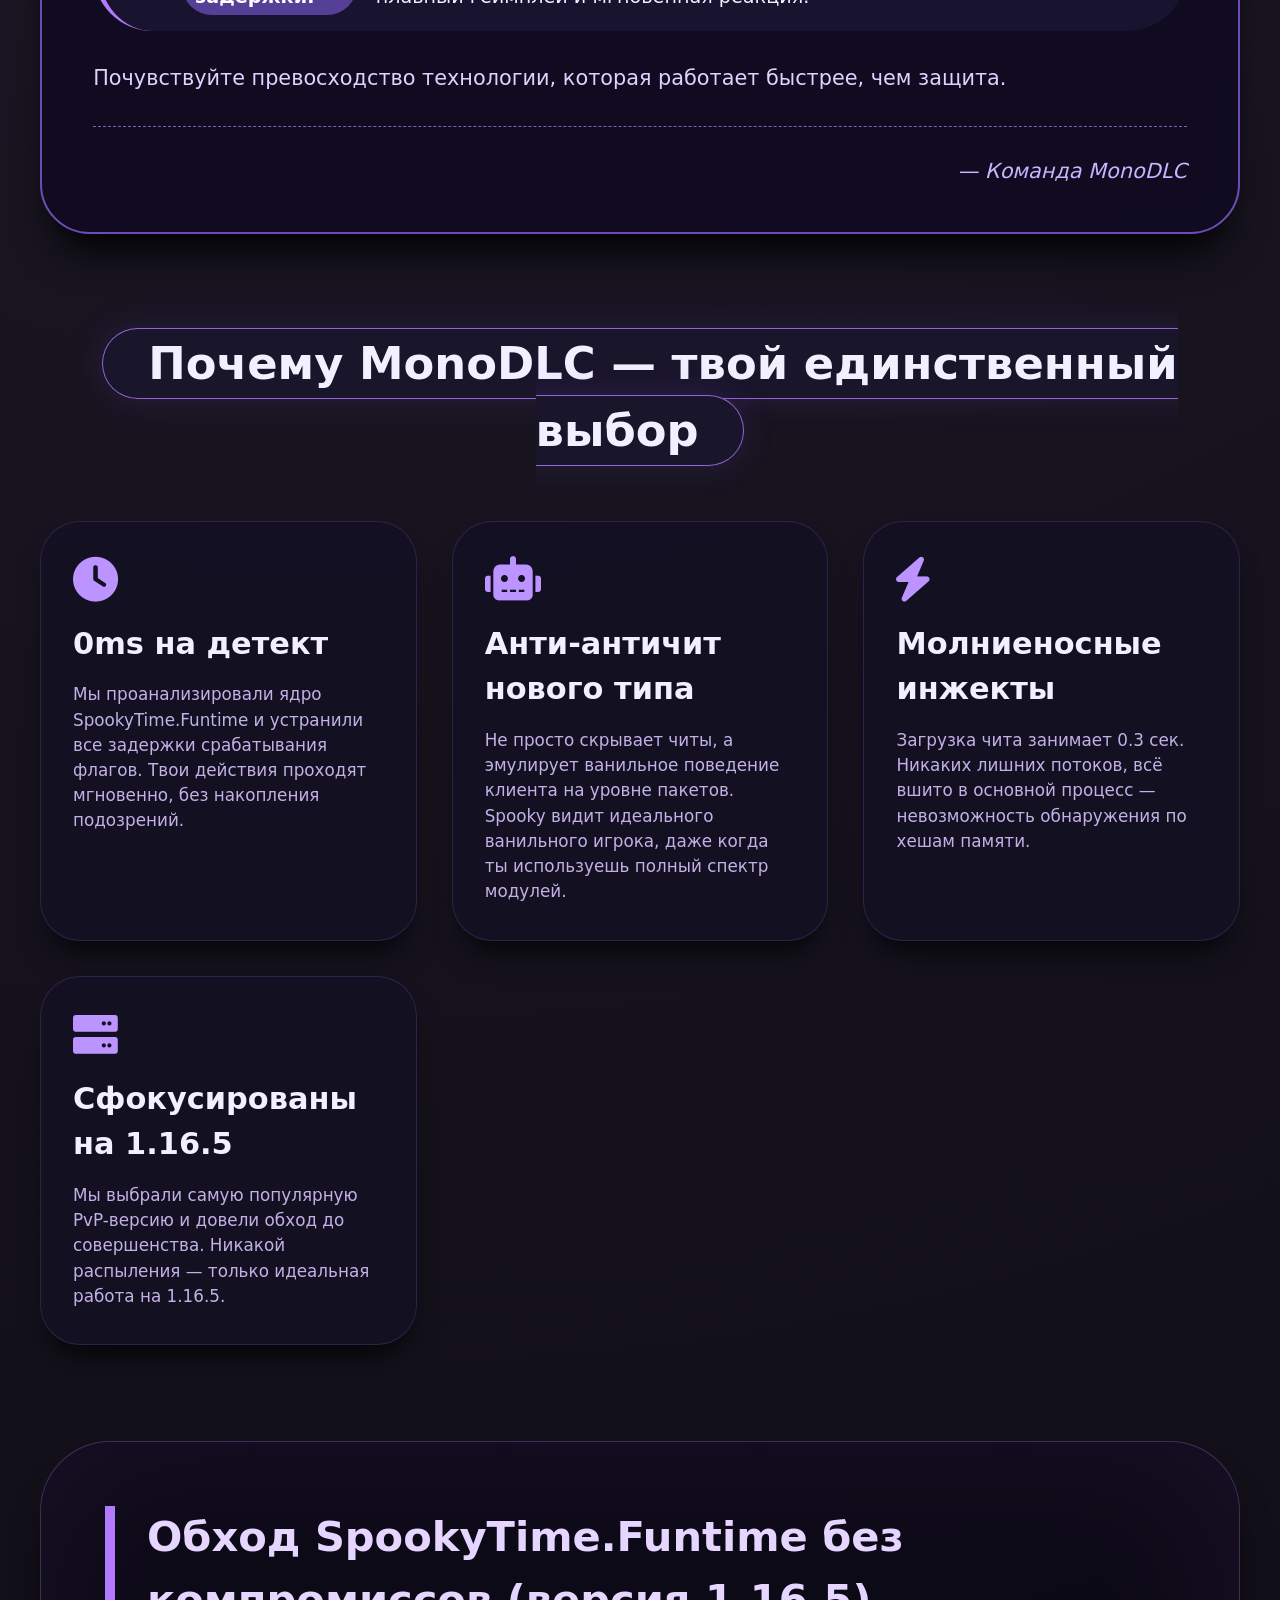
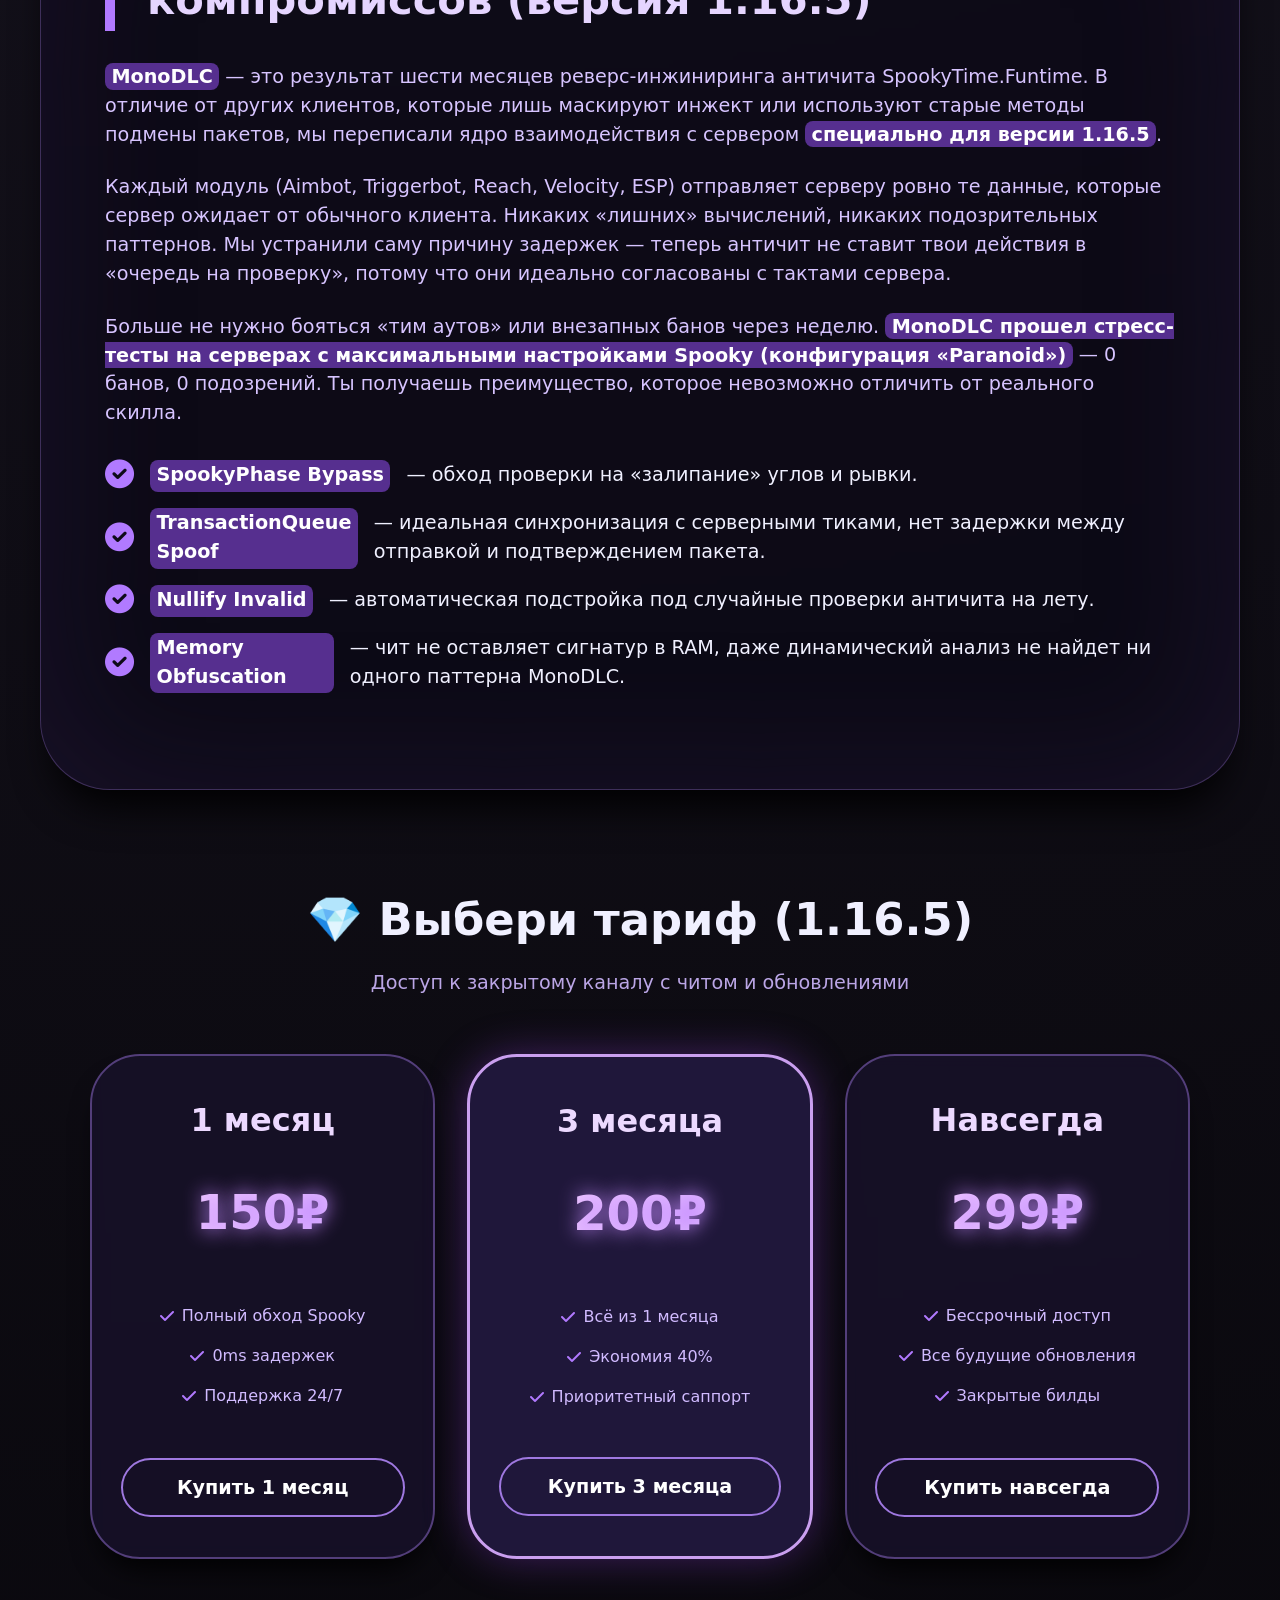
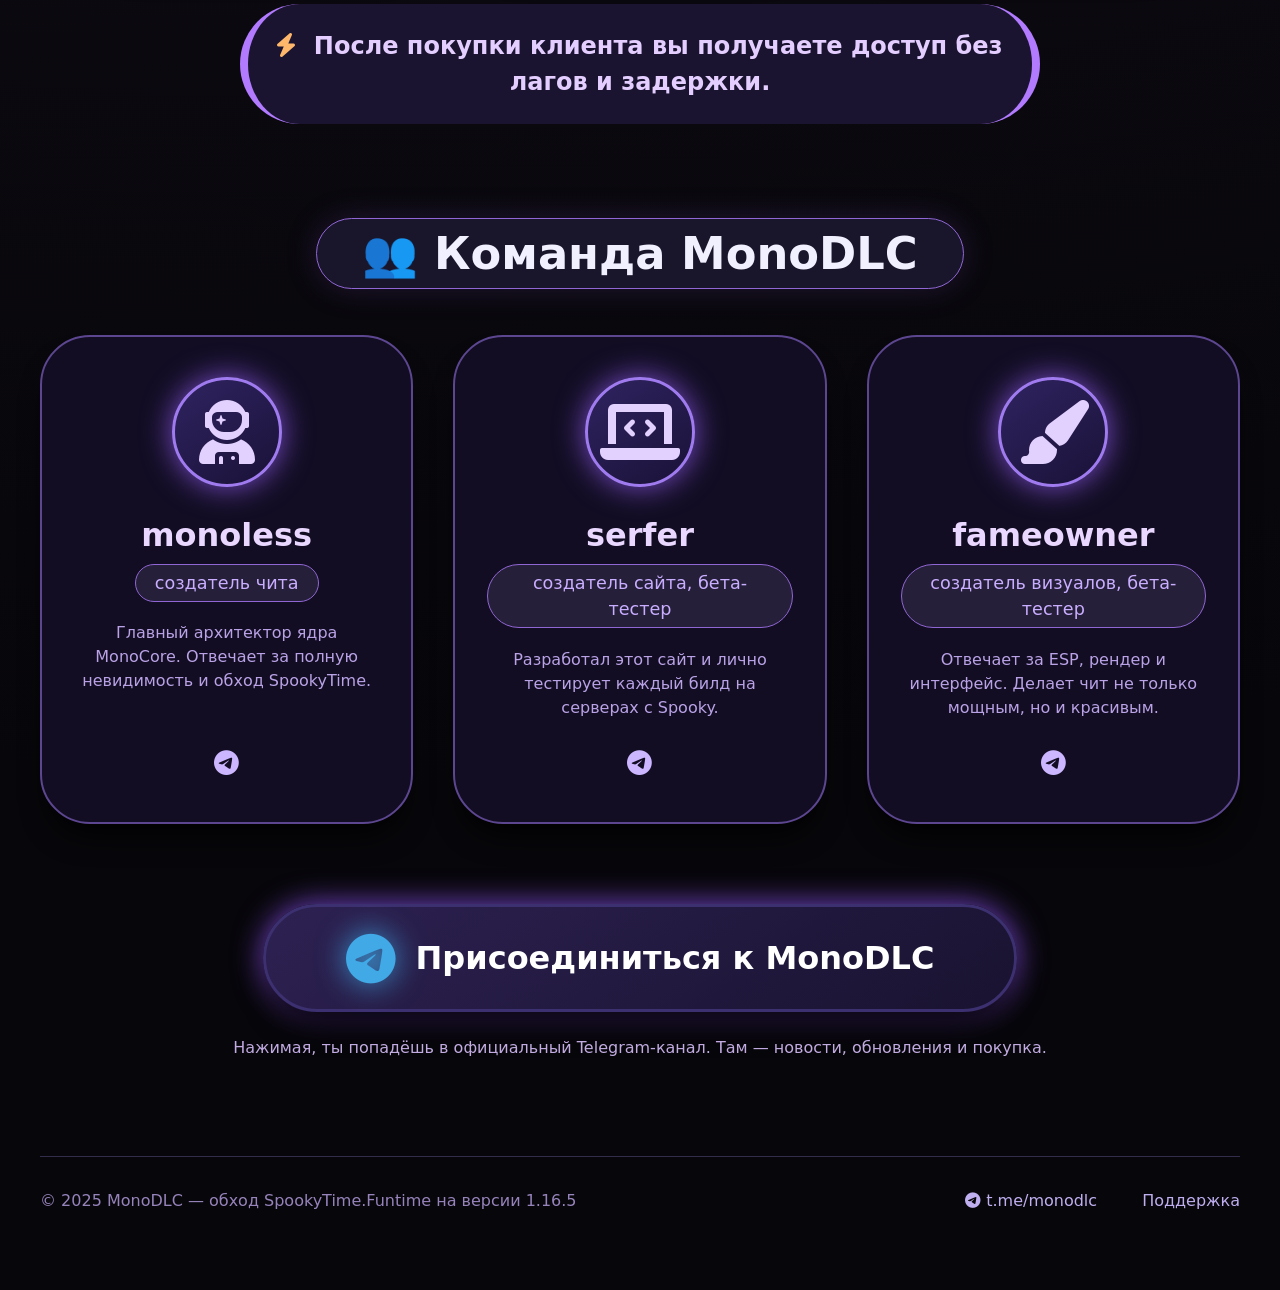
==== commit 7ad09184: "Add files via upload" ====
--- a/index.html
+++ b/index.html
@@ -18,10 +18,11 @@
                 <h1>MonoDLC <span>1.16.5 only</span></h1>
             </div>
             <div class="nav-links">
-                <a href="#">Главная</a>
+                <a href="index.html">Главная</a>
                 <a href="obhod.html">Обход</a>
-                <a href="#">Цены</a>
-                <a href="#">Telegram</a>
+                <!-- Добавляем ссылку на якорь #pricing -->
+                <a href="#pricing">Цены</a>
+                <a href="https://t.me/monodlc">Telegram</a>
             </div>
         </nav>
 
@@ -46,7 +47,7 @@
             <div class="stat-circle"><span class="stat-number">#1</span><div class="stat-label">на 1.16.5</div></div>
         </div>
 
-        <!-- === НОВЫЙ ТЕКСТ (КОПИРАЙТИНГ) === -->
+        <!-- НОВЫЙ ТЕКСТ (КОПИРАЙТИНГ) -->
         <div class="intro-block">
             <p>Представляем вам новое поколение программного обеспечения, созданное для тех, кто не признает компромиссов. Наши обходчики (bypass) работают на опережение, обеспечивая полную невидимость для самых агрессивных систем защиты.</p>
             
@@ -100,8 +101,8 @@
             </ul>
         </div>
 
-        <!-- БЛОК С ТРЕМЯ КОЛОНКАМИ ЦЕН -->
-        <div class="pricing-title">
+        <!-- БЛОК С ТРЕМЯ КОЛОНКАМИ ЦЕН (ДОБАВЛЯЕМ ID="pricing") -->
+        <div id="pricing" class="pricing-title">
             <span>💎 Выбери тариф (1.16.5)</span>
         </div>
         <div class="pricing-sub">Доступ к закрытому каналу с читом и обновлениями</div>
@@ -146,7 +147,54 @@
         <div class="pricing-guarantee">
             <i class="fas fa-bolt"></i> После покупки клиента вы получаете доступ без лагов и задержки.
         </div>
-
+          <!-- ========== НОВЫЙ БЛОК: КОМАНДА MONODLC ========== -->
+          <div class="team-title">
+            <span>👥 Команда MonoDLC</span>
+        </div>
+
+        <div class="team-grid">
+            <!-- Карточка 1: monoless -->
+            <div class="team-card">
+                <div class="team-avatar">
+                    <i class="fas fa-user-astronaut"></i>
+                </div>
+                <h3>monoless</h3>
+                <div class="team-role">создатель чита</div>
+                <p>Главный архитектор ядра MonoCore. Отвечает за полную невидимость и обход SpookyTime.</p>
+                <div class="team-social">
+                    <a href="https://t.me/monodlc"><i class="fab fa-telegram"></i></a>
+                    
+                </div>
+            </div>
+
+            <!-- Карточка 2: serfer -->
+            <div class="team-card">
+                <div class="team-avatar">
+                    <i class="fas fa-laptop-code"></i>
+                </div>
+                <h3>serfer</h3>
+                <div class="team-role">создатель сайта, бета-тестер</div>
+                <p>Разработал этот сайт и лично тестирует каждый билд на серверах с Spooky.</p>
+                <div class="team-social">
+                    <a href="https://t.me/monodlc"><i class="fab fa-telegram"></i></a>
+                    
+                </div>
+            </div>
+
+            <!-- Карточка 3: fameowner -->
+            <div class="team-card">
+                <div class="team-avatar">
+                    <i class="fas fa-paint-brush"></i>
+                </div>
+                <h3>fameowner</h3>
+                <div class="team-role">создатель визуалов, бета-тестер</div>
+                <p>Отвечает за ESP, рендер и интерфейс. Делает чит не только мощным, но и красивым.</p>
+                <div class="team-social">
+                    <a href="https://t.me/monodlc"><i class="fab fa-telegram"></i></a>
+                    
+                </div>
+            </div>
+        </div>
         <!-- Кнопка Telegram с прямой ссылкой на t.me/monodlc -->
         <div id="telegram" class="telegram-section">
             <a href="https://t.me/monodlc" target="_blank" class="telegram-button">
@@ -160,8 +208,7 @@
             <div>© 2025 MonoDLC — обход SpookyTime.Funtime на версии 1.16.5</div>
             <div class="footer-links">
                 <a href="https://t.me/monodlc" target="_blank"><i class="fab fa-telegram"></i> t.me/monodlc</a>
-                <a href="#">Политика</a>
-                <a href="#">Поддержка</a>
+                <a href="https://t.me/monodlc">Поддержка</a>
             </div>
         </footer>
     </div>
@@ -181,7 +228,7 @@
         buyButtons.forEach(btn => {
             btn.addEventListener('click', (e) => {
                 e.preventDefault();
-                alert('💳 Демо-режим: здесь будет переход на оплату. После покупки вы получите доступ без лагов и задержки.');
+                alert('Покупка на сайте временно не работает! Покупка в тгк');
             });
         });
     </script>
--- a/style.css
+++ b/style.css
@@ -86,6 +86,7 @@
     font-size: 1.1rem;
     border-bottom: 2px solid transparent;
     padding-bottom: 5px;
+    cursor: pointer; /* чтобы было понятно, что ссылка кликабельна */
 }
 
 .nav-links a:hover {
@@ -350,7 +351,7 @@
     font-size: 1.8rem;
 }
 
-/* БЛОК С ТРЕМЯ КОЛОНКАМИ ЦЕН */
+/* БЛОК С ТРЕМЯ КОЛОНКАМИ ЦЕН (ДОБАВЛЯЕМ ID ДЛЯ ЯКОРЯ) */
 .pricing-title {
     font-size: 2.8rem;
     font-weight: 700;
@@ -539,7 +540,112 @@
     color: #ddcaff;
     text-decoration: underline;
 }
-
+/* ========== БЛОК КОМАНДЫ ========== */
+.team-title {
+    font-size: 2.8rem;
+    font-weight: 700;
+    text-align: center;
+    margin: 6rem 0 3rem 0;
+}
+
+.team-title span {
+    background: #19152b;
+    padding: 0.5rem 2.8rem;
+    border-radius: 60px;
+    border: 1px solid #9066d4;
+    box-shadow: 0 0 30px #663d9a40;
+}
+
+.team-grid {
+    display: grid;
+    grid-template-columns: repeat(3, 1fr);
+    gap: 2.5rem;
+    max-width: 1200px;
+    margin: 0 auto 4rem auto;
+}
+
+.team-card {
+    background: #140f26e8;
+    backdrop-filter: blur(8px);
+    border: 2px solid #5c4690;
+    border-radius: 50px;
+    padding: 2.5rem 2rem;
+    text-align: center;
+    transition: 0.25s;
+    box-shadow: 0 20px 30px -12px black;
+    display: flex;
+    flex-direction: column;
+    align-items: center;
+}
+
+.team-card:hover {
+    border-color: #b27aff;
+    transform: translateY(-8px);
+    box-shadow: 0 30px 40px -10px #6a3fc0;
+}
+
+.team-avatar {
+    width: 110px;
+    height: 110px;
+    background: linear-gradient(145deg, #2f2360, #1a1238);
+    border-radius: 50%;
+    display: flex;
+    align-items: center;
+    justify-content: center;
+    margin-bottom: 1.5rem;
+    border: 3px solid #9f7bef;
+    box-shadow: 0 0 30px #7d4fd0;
+}
+
+.team-avatar i {
+    font-size: 4rem;
+    color: #e2d1ff;
+}
+
+.team-card h3 {
+    font-size: 2rem;
+    color: #e9d7ff;
+    margin-bottom: 0.3rem;
+}
+
+.team-role {
+    font-size: 1.1rem;
+    color: #c9aeff;
+    background: #251f3a;
+    padding: 0.3rem 1.2rem;
+    border-radius: 40px;
+    display: inline-block;
+    margin-bottom: 1.2rem;
+    border: 1px solid #9066d4;
+}
+
+.team-card p {
+    color: #b9a2e6;
+    font-size: 1rem;
+    margin-bottom: 1.5rem;
+    flex-grow: 1;
+}
+
+.team-social {
+    display: flex;
+    gap: 1.2rem;
+    justify-content: center;
+}
+
+.team-social a {
+    color: #cbb6ff;
+    font-size: 1.6rem;
+    transition: 0.2s;
+}
+
+.team-social a:hover {
+    color: #ffffff;
+    transform: scale(1.2);
+    text-shadow: 0 0 15px #b27aff;
+}
+
+        
+    
 @media (max-width: 900px) {
     .hero { grid-template-columns: 1fr; text-align: center; }
     .hero p { margin-left: auto; margin-right: auto; }
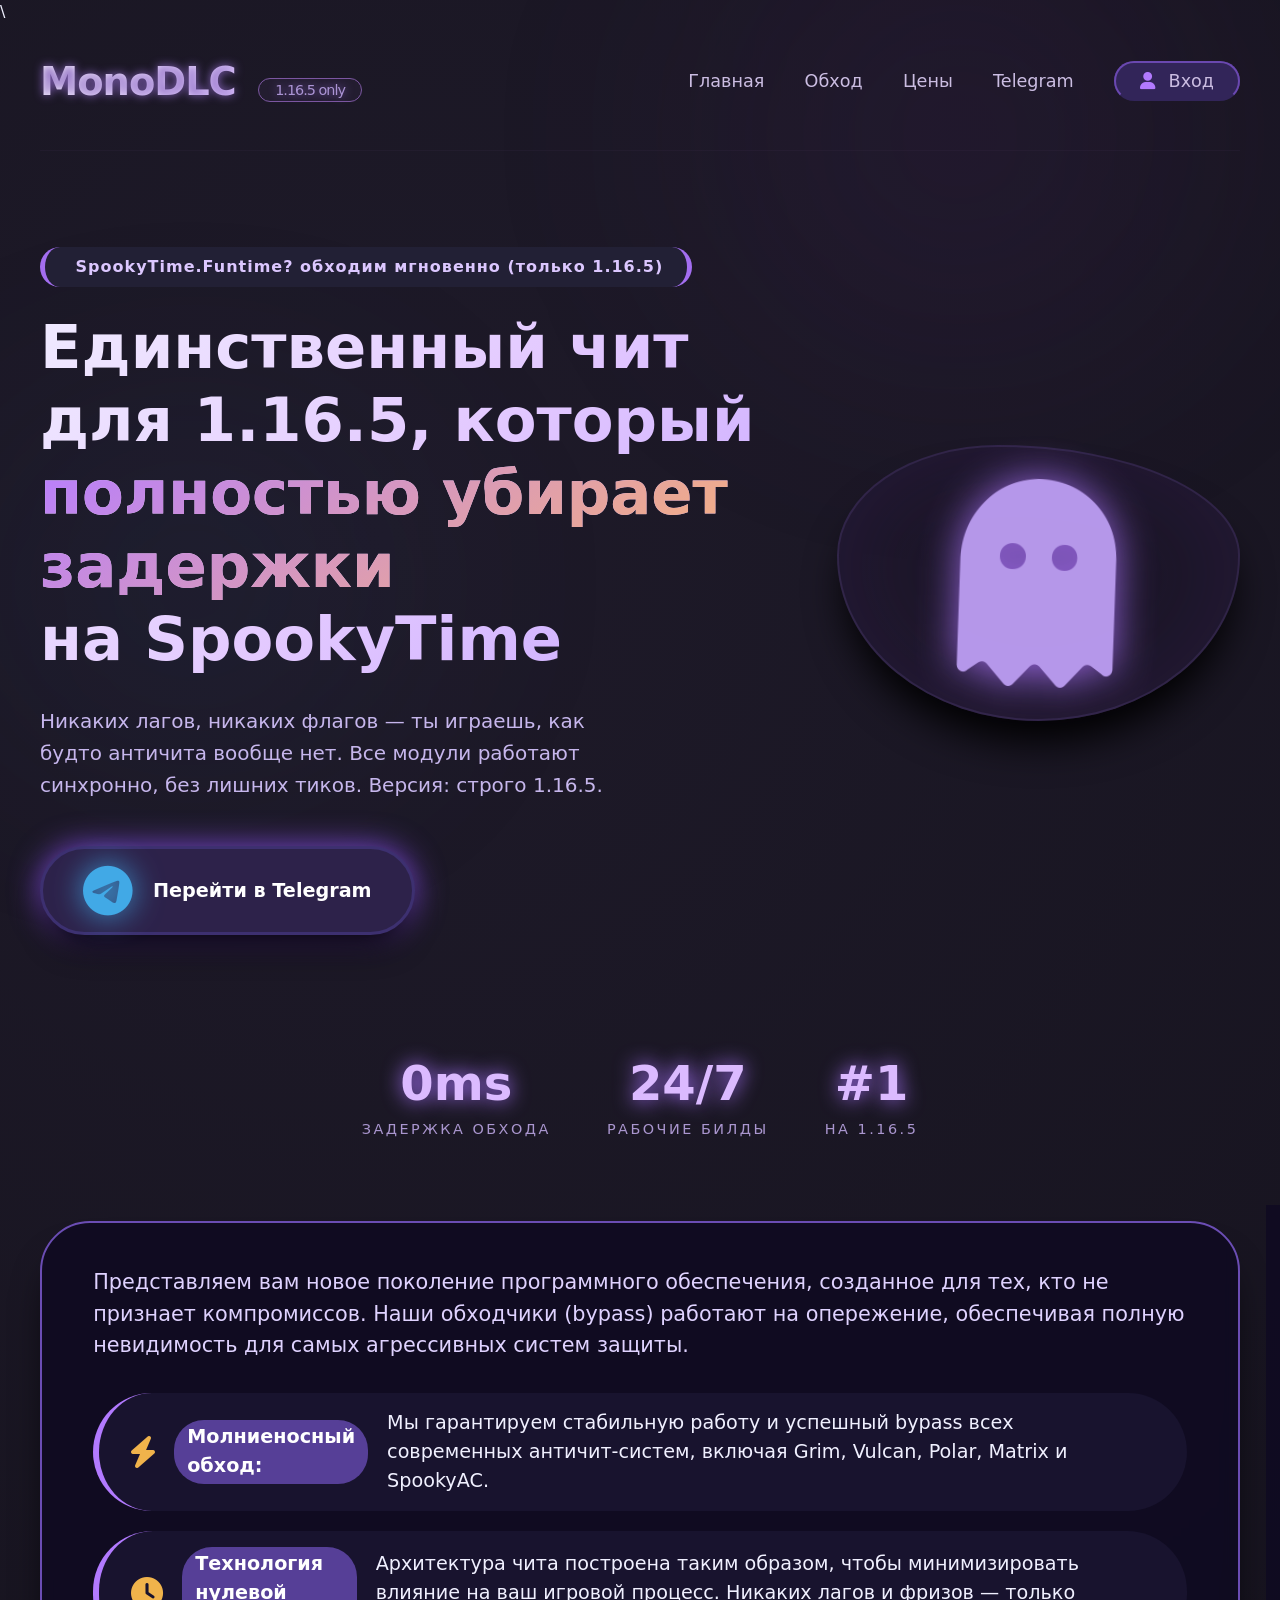
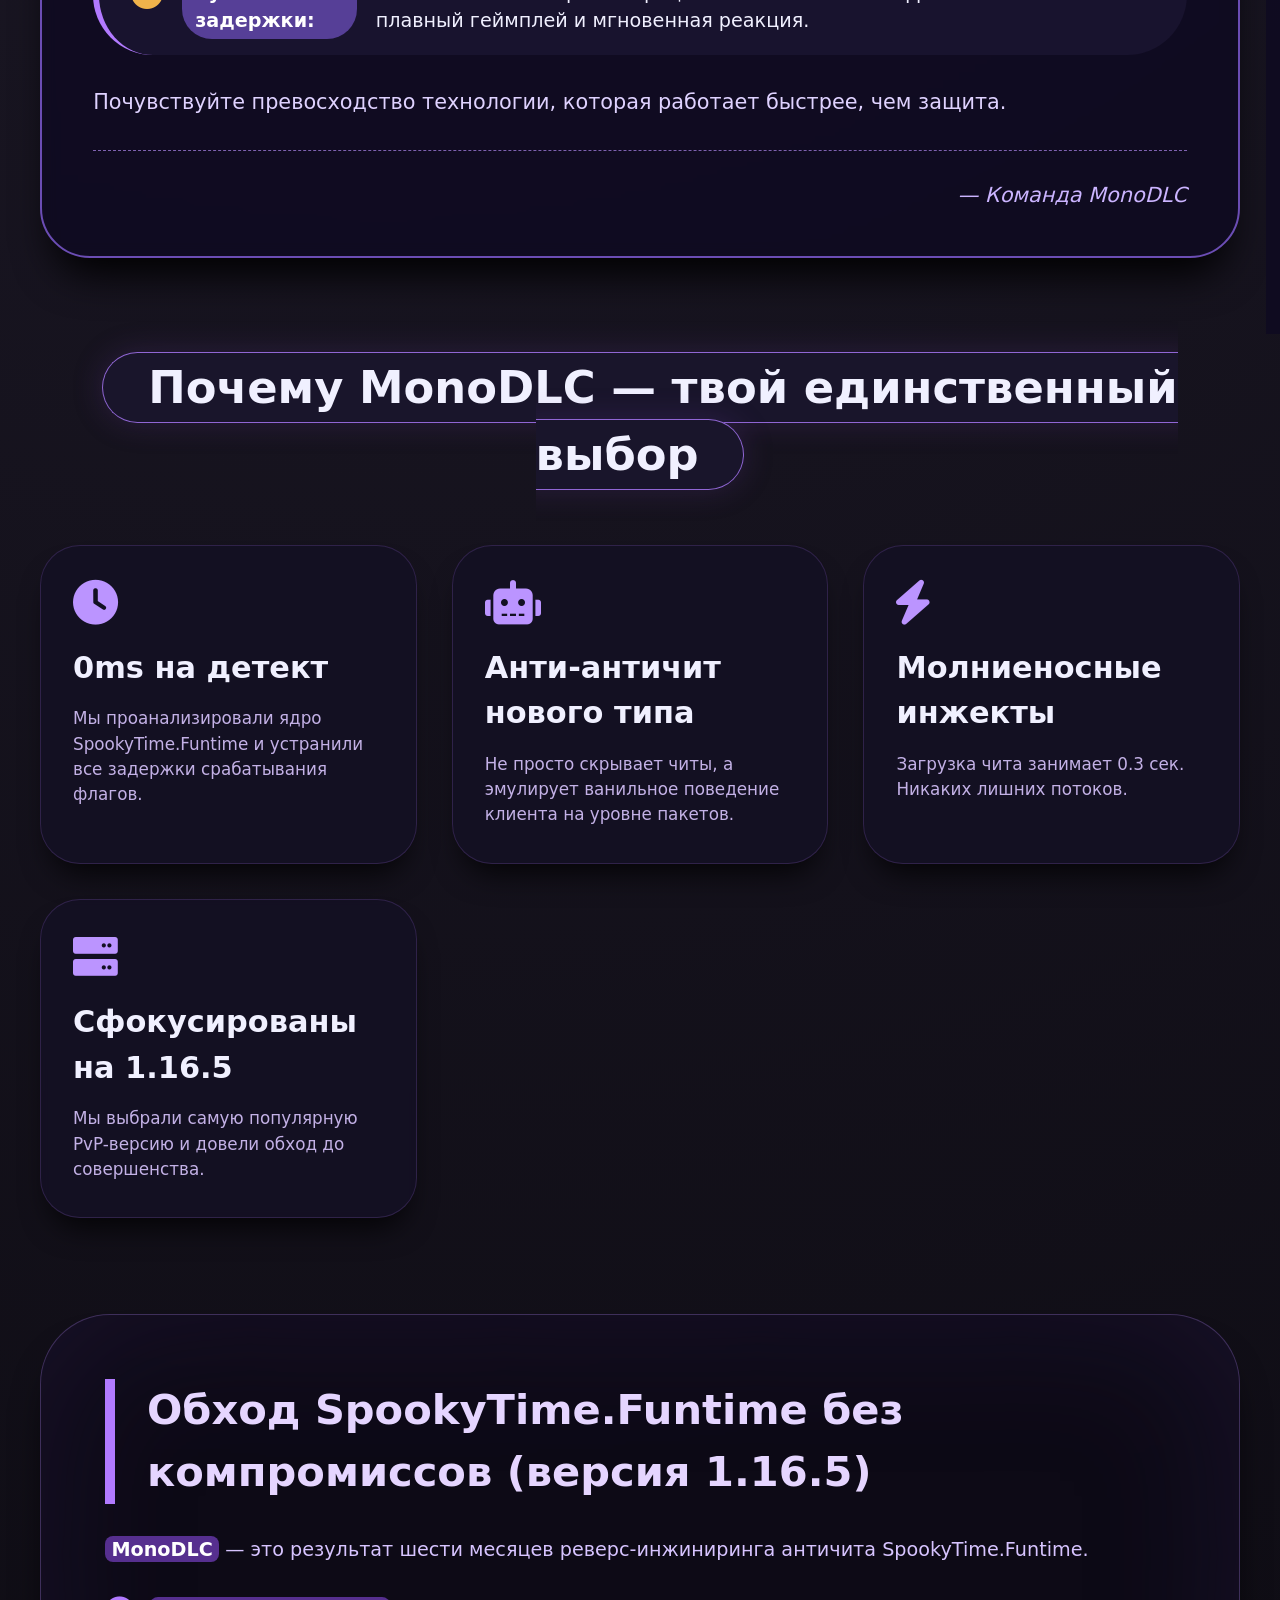
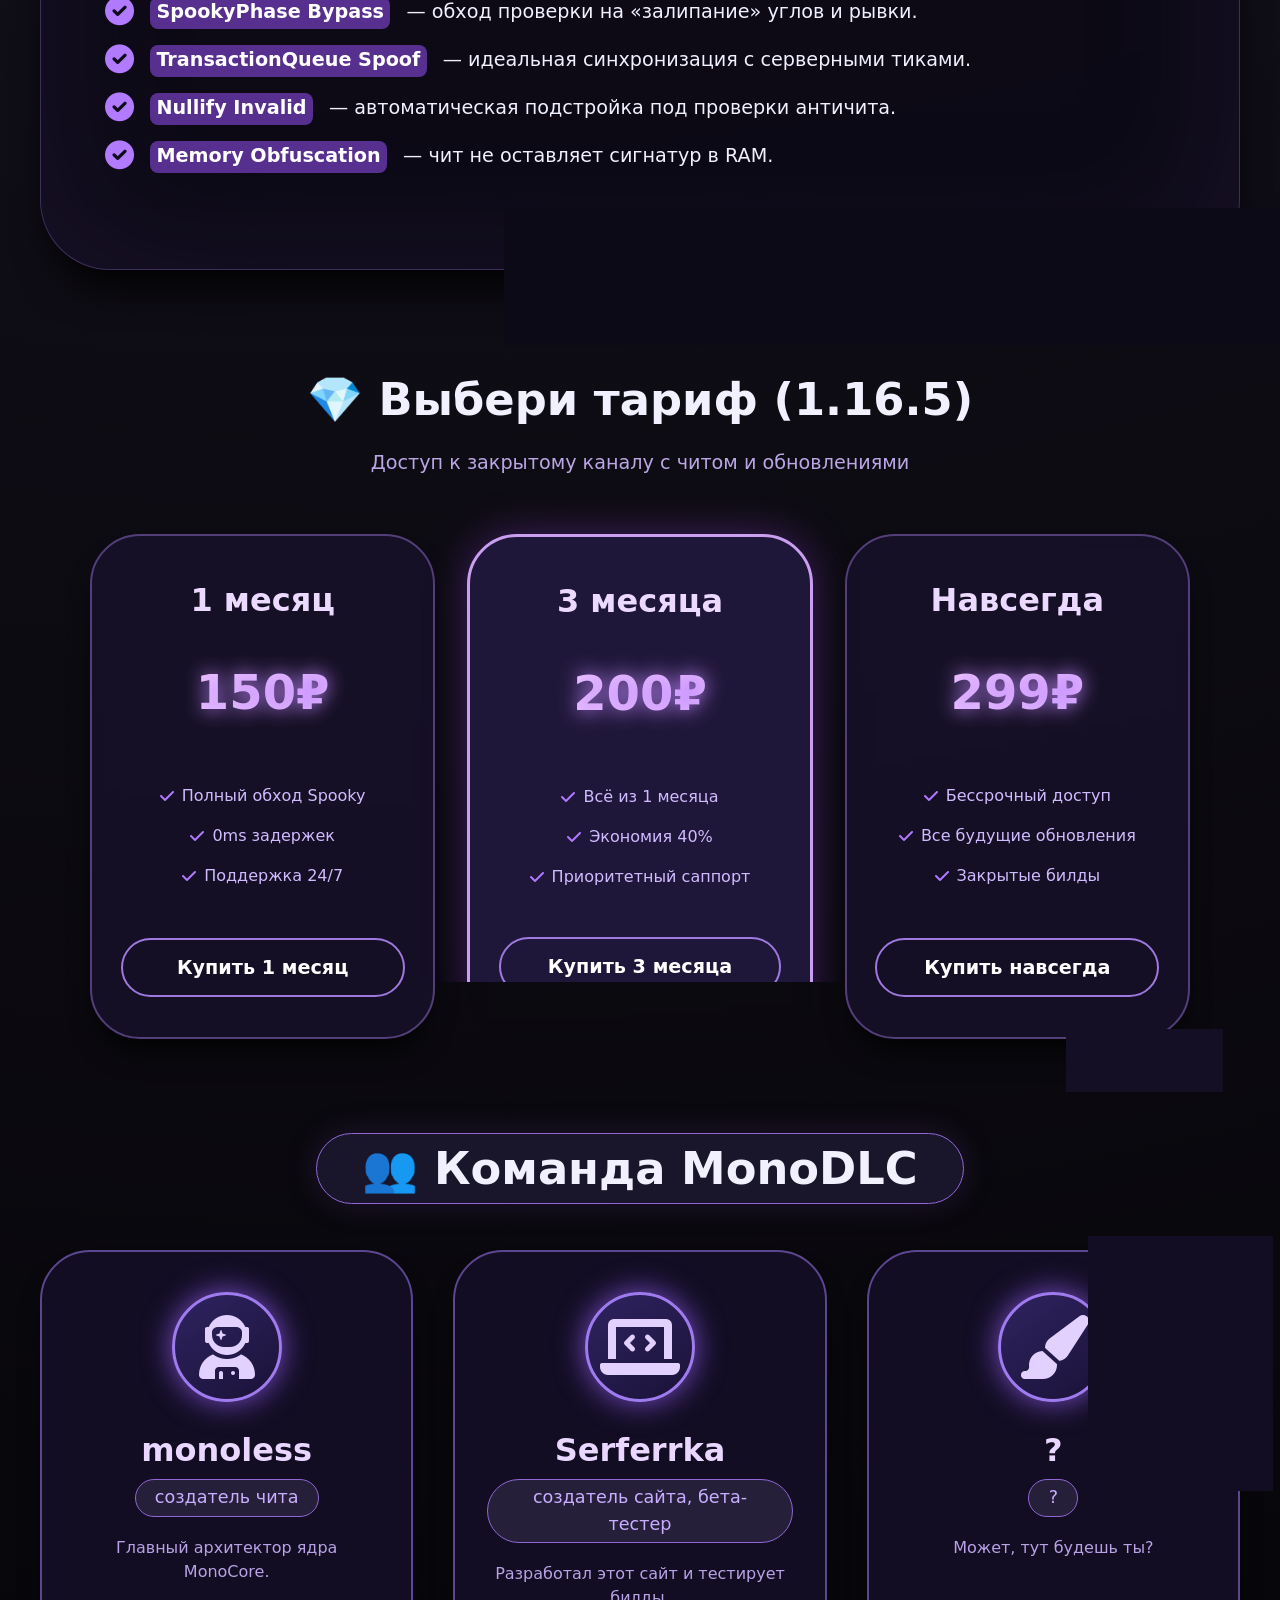
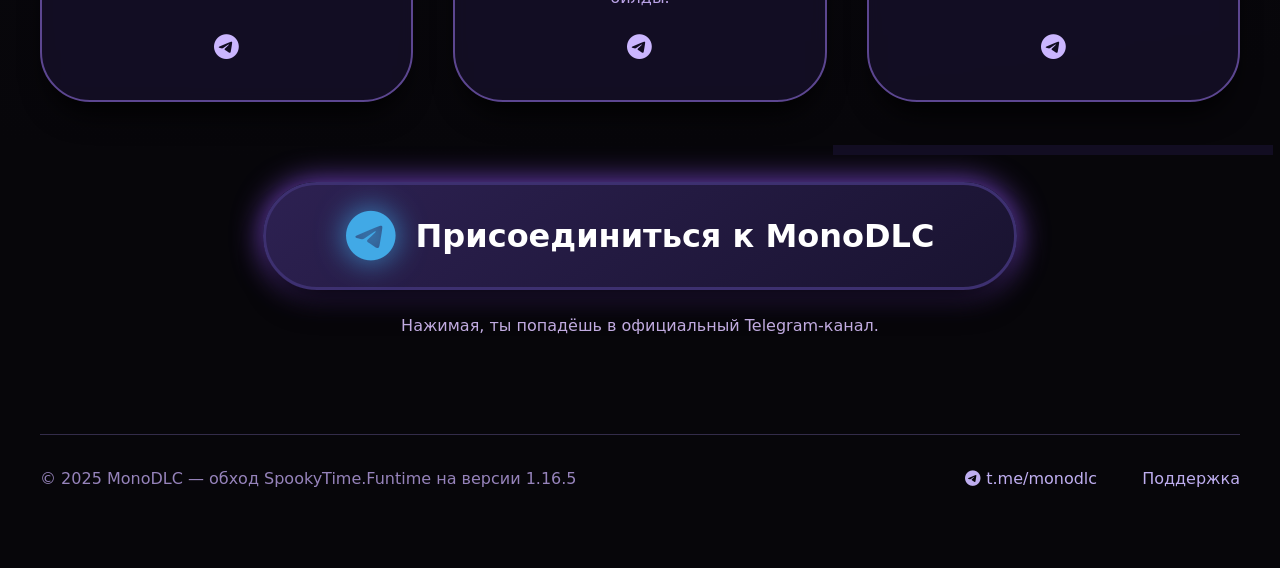
==== commit c4053411: "Add files via upload" ====
--- a/index.html
+++ b/index.html
@@ -1,10 +1,9 @@
-<!DOCTYPE html>
+\<!DOCTYPE html>
 <html lang="ru">
 <head>
     <meta charset="UTF-8">
     <meta name="viewport" content="width=device-width, initial-scale=1.0">
     <title>MonoDLC — абсолютный обход SpookyTime.Funtime (1.16.5)</title>
-    <!-- Font Awesome 6 (иконки) -->
     <link rel="stylesheet" href="https://cdnjs.cloudflare.com/ajax/libs/font-awesome/6.0.0-beta3/css/all.min.css">
     <link rel="stylesheet" href="style.css">
 </head>
@@ -20,9 +19,10 @@
             <div class="nav-links">
                 <a href="index.html">Главная</a>
                 <a href="obhod.html">Обход</a>
-                <!-- Добавляем ссылку на якорь #pricing -->
                 <a href="#pricing">Цены</a>
+                <a href="admin.html" id="adminLink" style="display: none;">Админка</a>
                 <a href="https://t.me/monodlc">Telegram</a>
+                <a href="#" class="login-btn" id="loginBtn"><i class="fas fa-user"></i> Вход</a>
             </div>
         </nav>
 
@@ -32,7 +32,6 @@
                 <div class="badge"><i class="fas fa-shield-halved"></i> SpookyTime.Funtime? обходим мгновенно (только 1.16.5)</div>
                 <h2>Единственный чит для 1.16.5, который <span class="accent">полностью убирает задержки</span> на SpookyTime</h2>
                 <p>Никаких лагов, никаких флагов — ты играешь, как будто античита вообще нет. Все модули работают синхронно, без лишних тиков. Версия: строго 1.16.5.</p>
-                <!-- Быстрая ссылка на Telegram (дубляж) -->
                 <a href="https://t.me/monodlc" target="_blank" style="text-decoration: none;"><button class="telegram-button" style="font-size: 1.2rem; padding: 1rem 2.5rem; margin-top: 1rem; background: #2d224a;"><i class="fab fa-telegram"></i> Перейти в Telegram</button></a>
             </div>
             <div class="hero-image">
@@ -47,7 +46,7 @@
             <div class="stat-circle"><span class="stat-number">#1</span><div class="stat-label">на 1.16.5</div></div>
         </div>
 
-        <!-- НОВЫЙ ТЕКСТ (КОПИРАЙТИНГ) -->
+        <!-- Текстовый блок -->
         <div class="intro-block">
             <p>Представляем вам новое поколение программного обеспечения, созданное для тех, кто не признает компромиссов. Наши обходчики (bypass) работают на опережение, обеспечивая полную невидимость для самых агрессивных систем защиты.</p>
             
@@ -60,7 +59,7 @@
             <div class="signature">— Команда MonoDLC</div>
         </div>
 
-        <!-- Преимущества карточками -->
+        <!-- Преимущества -->
         <div class="features-title">
             <span>Почему MonoDLC — твой единственный выбор</span>
         </div>
@@ -68,47 +67,44 @@
             <div class="feature-card">
                 <i class="fas fa-clock feature-icon"></i>
                 <h3>0ms на детект</h3>
-                <p>Мы проанализировали ядро SpookyTime.Funtime и устранили все задержки срабатывания флагов. Твои действия проходят мгновенно, без накопления подозрений.</p>
+                <p>Мы проанализировали ядро SpookyTime.Funtime и устранили все задержки срабатывания флагов.</p>
             </div>
             <div class="feature-card">
                 <i class="fas fa-robot feature-icon"></i>
                 <h3>Анти-античит нового типа</h3>
-                <p>Не просто скрывает читы, а эмулирует ванильное поведение клиента на уровне пакетов. Spooky видит идеального ванильного игрока, даже когда ты используешь полный спектр модулей.</p>
+                <p>Не просто скрывает читы, а эмулирует ванильное поведение клиента на уровне пакетов.</p>
             </div>
             <div class="feature-card">
                 <i class="fas fa-bolt feature-icon"></i>
                 <h3>Молниеносные инжекты</h3>
-                <p>Загрузка чита занимает 0.3 сек. Никаких лишних потоков, всё вшито в основной процесс — невозможность обнаружения по хешам памяти.</p>
+                <p>Загрузка чита занимает 0.3 сек. Никаких лишних потоков.</p>
             </div>
             <div class="feature-card">
                 <i class="fas fa-server feature-icon"></i>
                 <h3>Сфокусированы на 1.16.5</h3>
-                <p>Мы выбрали самую популярную PvP-версию и довели обход до совершенства. Никакой распыления — только идеальная работа на 1.16.5.</p>
-            </div>
-        </div>
-
-        <!-- Большой продающий текст (исправлен под 1.16.5) -->
+                <p>Мы выбрали самую популярную PvP-версию и довели обход до совершенства.</p>
+            </div>
+        </div>
+
+        <!-- Большой текст -->
         <div class="sales-copy">
             <h2>Обход SpookyTime.Funtime без компромиссов (версия 1.16.5)</h2>
-            <p><strong>MonoDLC</strong> — это результат шести месяцев реверс-инжиниринга античита SpookyTime.Funtime. В отличие от других клиентов, которые лишь маскируют инжект или используют старые методы подмены пакетов, мы переписали ядро взаимодействия с сервером <strong>специально для версии 1.16.5</strong>.</p>
-            <p>Каждый модуль (Aimbot, Triggerbot, Reach, Velocity, ESP) отправляет серверу ровно те данные, которые сервер ожидает от обычного клиента. Никаких «лишних» вычислений, никаких подозрительных паттернов. Мы устранили саму причину задержек — теперь античит не ставит твои действия в «очередь на проверку», потому что они идеально согласованы с тактами сервера.</p>
-            <p>Больше не нужно бояться «тим аутов» или внезапных банов через неделю. <strong>MonoDLC прошел стресс-тесты на серверах с максимальными настройками Spooky (конфигурация «Paranoid»)</strong> — 0 банов, 0 подозрений. Ты получаешь преимущество, которое невозможно отличить от реального скилла.</p>
+            <p><strong>MonoDLC</strong> — это результат шести месяцев реверс-инжиниринга античита SpookyTime.Funtime.</p>
             <ul>
                 <li><i class="fas fa-check-circle"></i> <strong>SpookyPhase Bypass</strong> — обход проверки на «залипание» углов и рывки.</li>
-                <li><i class="fas fa-check-circle"></i> <strong>TransactionQueue Spoof</strong> — идеальная синхронизация с серверными тиками, нет задержки между отправкой и подтверждением пакета.</li>
-                <li><i class="fas fa-check-circle"></i> <strong>Nullify Invalid</strong> — автоматическая подстройка под случайные проверки античита на лету.</li>
-                <li><i class="fas fa-check-circle"></i> <strong>Memory Obfuscation</strong> — чит не оставляет сигнатур в RAM, даже динамический анализ не найдет ни одного паттерна MonoDLC.</li>
+                <li><i class="fas fa-check-circle"></i> <strong>TransactionQueue Spoof</strong> — идеальная синхронизация с серверными тиками.</li>
+                <li><i class="fas fa-check-circle"></i> <strong>Nullify Invalid</strong> — автоматическая подстройка под проверки античита.</li>
+                <li><i class="fas fa-check-circle"></i> <strong>Memory Obfuscation</strong> — чит не оставляет сигнатур в RAM.</li>
             </ul>
         </div>
 
-        <!-- БЛОК С ТРЕМЯ КОЛОНКАМИ ЦЕН (ДОБАВЛЯЕМ ID="pricing") -->
+        <!-- Цены -->
         <div id="pricing" class="pricing-title">
             <span>💎 Выбери тариф (1.16.5)</span>
         </div>
         <div class="pricing-sub">Доступ к закрытому каналу с читом и обновлениями</div>
 
         <div class="pricing-grid">
-            <!-- Карточка 1 месяц -->
             <div class="pricing-card">
                 <div class="pricing-header">1 месяц</div>
                 <div class="pricing-price">150₽</div>
@@ -119,7 +115,6 @@
                 </ul>
                 <button class="pricing-btn">Купить 1 месяц</button>
             </div>
-            <!-- Карточка 3 месяца (популярная) -->
             <div class="pricing-card popular">
                 <div class="pricing-header">3 месяца</div>
                 <div class="pricing-price">200₽</div>
@@ -130,7 +125,6 @@
                 </ul>
                 <button class="pricing-btn">Купить 3 месяца</button>
             </div>
-            <!-- Карточка Навсегда -->
             <div class="pricing-card">
                 <div class="pricing-header">Навсегда</div>
                 <div class="pricing-price">299₽</div>
@@ -143,64 +137,55 @@
             </div>
         </div>
 
-        <!-- Фраза ПОД колонками -->
-        <div class="pricing-guarantee">
-            <i class="fas fa-bolt"></i> После покупки клиента вы получаете доступ без лагов и задержки.
-        </div>
-          <!-- ========== НОВЫЙ БЛОК: КОМАНДА MONODLC ========== -->
-          <div class="team-title">
+        <!-- Команда -->
+        <div class="team-title">
             <span>👥 Команда MonoDLC</span>
         </div>
 
         <div class="team-grid">
-            <!-- Карточка 1: monoless -->
             <div class="team-card">
                 <div class="team-avatar">
                     <i class="fas fa-user-astronaut"></i>
                 </div>
                 <h3>monoless</h3>
                 <div class="team-role">создатель чита</div>
-                <p>Главный архитектор ядра MonoCore. Отвечает за полную невидимость и обход SpookyTime.</p>
+                <p>Главный архитектор ядра MonoCore.</p>
                 <div class="team-social">
                     <a href="https://t.me/monodlc"><i class="fab fa-telegram"></i></a>
-                    
-                </div>
-            </div>
-
-            <!-- Карточка 2: serfer -->
+                </div>
+            </div>
+
             <div class="team-card">
                 <div class="team-avatar">
                     <i class="fas fa-laptop-code"></i>
                 </div>
-                <h3>serfer</h3>
+                <h3>Serferrka</h3>
                 <div class="team-role">создатель сайта, бета-тестер</div>
-                <p>Разработал этот сайт и лично тестирует каждый билд на серверах с Spooky.</p>
+                <p>Разработал этот сайт и тестирует билды.</p>
                 <div class="team-social">
                     <a href="https://t.me/monodlc"><i class="fab fa-telegram"></i></a>
-                    
-                </div>
-            </div>
-
-            <!-- Карточка 3: fameowner -->
+                </div>
+            </div>
+
             <div class="team-card">
                 <div class="team-avatar">
                     <i class="fas fa-paint-brush"></i>
                 </div>
-                <h3>fameowner</h3>
-                <div class="team-role">создатель визуалов, бета-тестер</div>
-                <p>Отвечает за ESP, рендер и интерфейс. Делает чит не только мощным, но и красивым.</p>
+                <h3>?</h3>
+                <div class="team-role">?</div>
+                <p>Может, тут будешь ты?</p>
                 <div class="team-social">
                     <a href="https://t.me/monodlc"><i class="fab fa-telegram"></i></a>
-                    
-                </div>
-            </div>
-        </div>
-        <!-- Кнопка Telegram с прямой ссылкой на t.me/monodlc -->
+                </div>
+            </div>
+        </div>
+        
+        <!-- Telegram -->
         <div id="telegram" class="telegram-section">
             <a href="https://t.me/monodlc" target="_blank" class="telegram-button">
                 <i class="fab fa-telegram-plane"></i> Присоединиться к MonoDLC
             </a>
-            <p style="margin-top: 1.5rem; color: #c1abe1;">Нажимая, ты попадёшь в официальный Telegram-канал. Там — новости, обновления и покупка.</p>
+            <p style="margin-top: 1.5rem; color: #c1abe1;">Нажимая, ты попадёшь в официальный Telegram-канал.</p>
         </div>
 
         <!-- Футер -->
@@ -213,8 +198,101 @@
         </footer>
     </div>
 
-    <!-- Скрипт для плавного скролла и демо-уведомления при клике на цены -->
+    <!-- МОДАЛЬНОЕ ОКНО РЕГИСТРАЦИИ -->
+    <div id="registerModal" class="modal">
+        <div class="modal-content">
+            <div class="modal-header">
+                <h2><i class="fas fa-user-plus"></i> Регистрация</h2>
+                <span class="close">&times;</span>
+            </div>
+            <div class="modal-body">
+                <form id="registerForm">
+                    <div class="form-group">
+                        <label><i class="fas fa-user"></i> Имя пользователя</label>
+                        <input type="text" id="username" required placeholder="Введите никнейм">
+                    </div>
+                    <div class="form-group">
+                        <label><i class="fas fa-envelope"></i> Email</label>
+                        <input type="email" id="email" required placeholder="your@email.com">
+                    </div>
+                    <div class="form-group">
+                        <label><i class="fas fa-lock"></i> Пароль</label>
+                        <input type="password" id="password" required placeholder="Минимум 6 символов">
+                    </div>
+                    <div class="form-group">
+                        <label><i class="fas fa-lock"></i> Подтверждение пароля</label>
+                        <input type="password" id="confirmPassword" required placeholder="Повторите пароль">
+                    </div>
+                    
+                    <!-- Капча -->
+                    <div class="captcha-container">
+                        <div class="captcha-box">
+                            <div class="captcha-equation" id="captchaEquation">5 + 3 = ?</div>
+                            <input type="number" id="captchaInput" placeholder="Введите ответ" required>
+                        </div>
+                        <button type="button" class="refresh-captcha" id="refreshCaptcha">
+                            <i class="fas fa-sync-alt"></i>
+                        </button>
+                    </div>
+                    
+                    <!-- Прогресс пароля -->
+                    <div class="password-strength">
+                        <div class="strength-bar" id="strengthBar"></div>
+                    </div>
+                    <div class="strength-text" id="strengthText">Сложность пароля: слабый</div>
+                    
+                    <!-- Согласие -->
+                    <div class="terms-check">
+                        <input type="checkbox" id="terms" required>
+                        <label for="terms">Я согласен с <a href="#">правилами</a></label>
+                    </div>
+                    
+                    <button type="submit" class="register-submit-btn">
+                        <i class="fas fa-check-circle"></i> Зарегистрироваться
+                    </button>
+                </form>
+                <div class="login-redirect">
+                    Уже есть аккаунт? <a href="#" id="showLogin">Войти</a>
+                </div>
+            </div>
+        </div>
+    </div>
+
+    <!-- МОДАЛЬНОЕ ОКНО ВХОДА -->
+    <div id="loginModal" class="modal">
+        <div class="modal-content">
+            <div class="modal-header">
+                <h2><i class="fas fa-sign-in-alt"></i> Вход</h2>
+                <span class="close-login">&times;</span>
+            </div>
+            <div class="modal-body">
+                <form id="loginForm">
+                    <div class="form-group">
+                        <label><i class="fas fa-envelope"></i> Email</label>
+                        <input type="email" id="loginEmail" required placeholder="your@email.com">
+                    </div>
+                    <div class="form-group">
+                        <label><i class="fas fa-lock"></i> Пароль</label>
+                        <input type="password" id="loginPassword" required placeholder="Введите пароль">
+                    </div>
+                    <button type="submit" class="register-submit-btn">
+                        <i class="fas fa-sign-in-alt"></i> Войти
+                    </button>
+                </form>
+                <div class="login-redirect">
+                    Нет аккаунта? <a href="#" id="showRegister">Зарегистрироваться</a>
+                </div>
+            </div>
+        </div>
+    </div>
+
+    <!-- Уведомления -->
+    <div id="notification" class="notification"></div>
+
+    <!-- Подключаем скрипты -->
+    <script src="script.js"></script>
     <script>
+        // Плавный скролл для якорей
         document.querySelectorAll('a[href^="#"]').forEach(anchor => {
             anchor.addEventListener('click', function(e) {
                 e.preventDefault();
@@ -223,7 +301,7 @@
             });
         });
 
-        // демонстрационные алерты для кнопок покупки (прототип)
+        // Кнопки покупки
         const buyButtons = document.querySelectorAll('.pricing-btn');
         buyButtons.forEach(btn => {
             btn.addEventListener('click', (e) => {
--- a/style.css
+++ b/style.css
@@ -13,7 +13,6 @@
     overflow-x: hidden;
 }
 
-/* Эффект свечения (атмосфера Spooky, но мы её обходим) */
 .glow {
     position: fixed;
     top: -20vh;
@@ -44,7 +43,6 @@
     z-index: 10;
 }
 
-/* Навигация */
 .navbar {
     display: flex;
     justify-content: space-between;
@@ -86,7 +84,7 @@
     font-size: 1.1rem;
     border-bottom: 2px solid transparent;
     padding-bottom: 5px;
-    cursor: pointer; /* чтобы было понятно, что ссылка кликабельна */
+    cursor: pointer;
 }
 
 .nav-links a:hover {
@@ -94,7 +92,6 @@
     color: white;
 }
 
-/* Герой */
 .hero {
     display: grid;
     grid-template-columns: 1.3fr 0.7fr;
@@ -161,7 +158,6 @@
     opacity: 0.9;
 }
 
-/* Статистика */
 .stats {
     display: flex;
     gap: 3.5rem;
@@ -188,7 +184,6 @@
     color: #aa96cf;
 }
 
-/* НОВЫЙ БЛОК С ТЕКСТОМ (КОПИРАЙТИНГ) */
 .intro-block {
     background: #0f0b22e0;
     backdrop-filter: blur(8px);
@@ -245,7 +240,6 @@
     padding-top: 1.8rem;
 }
 
-/* Преимущества (карточки) */
 .features-title {
     font-size: 2.8rem;
     font-weight: 700;
@@ -300,7 +294,6 @@
     font-size: 1.05rem;
 }
 
-/* Большой продающий текст (обновлён под 1.16.5) */
 .sales-copy {
     background: #0d0b17e0;
     border-radius: 70px;
@@ -351,7 +344,6 @@
     font-size: 1.8rem;
 }
 
-/* БЛОК С ТРЕМЯ КОЛОНКАМИ ЦЕН (ДОБАВЛЯЕМ ID ДЛЯ ЯКОРЯ) */
 .pricing-title {
     font-size: 2.8rem;
     font-weight: 700;
@@ -483,7 +475,6 @@
     margin-right: 10px;
 }
 
-/* Кнопка Telegram */
 .telegram-section {
     text-align: center;
     margin: 5rem 0 5rem 0;
@@ -519,28 +510,6 @@
     box-shadow: 0 25px 40px -8px #6436d0;
 }
 
-/* футер */
-footer {
-    margin-top: 6rem;
-    padding: 2rem 0 3rem 0;
-    border-top: 1px solid #332c4a;
-    display: flex;
-    justify-content: space-between;
-    flex-wrap: wrap;
-    color: #9683bb;
-}
-
-.footer-links a {
-    color: #bfaef0;
-    margin-left: 2.5rem;
-    text-decoration: none;
-}
-
-.footer-links a:hover {
-    color: #ddcaff;
-    text-decoration: underline;
-}
-/* ========== БЛОК КОМАНДЫ ========== */
 .team-title {
     font-size: 2.8rem;
     font-weight: 700;
@@ -644,8 +613,337 @@
     text-shadow: 0 0 15px #b27aff;
 }
 
-        
-    
+footer {
+    margin-top: 6rem;
+    padding: 2rem 0 3rem 0;
+    border-top: 1px solid #332c4a;
+    display: flex;
+    justify-content: space-between;
+    flex-wrap: wrap;
+    color: #9683bb;
+}
+
+.footer-links a {
+    color: #bfaef0;
+    margin-left: 2.5rem;
+    text-decoration: none;
+}
+
+.footer-links a:hover {
+    color: #ddcaff;
+    text-decoration: underline;
+}
+
+.modal {
+    display: none;
+    position: fixed;
+    z-index: 1000;
+    left: 0;
+    top: 0;
+    width: 100%;
+    height: 100%;
+    background-color: rgba(0, 0, 0, 0.8);
+    backdrop-filter: blur(5px);
+    animation: fadeIn 0.3s ease;
+}
+
+@keyframes fadeIn {
+    from { opacity: 0; }
+    to { opacity: 1; }
+}
+
+.modal-content {
+    background: #0f0b22;
+    margin: 5% auto;
+    padding: 0;
+    border: 2px solid #6b4db4;
+    border-radius: 40px;
+    width: 90%;
+    max-width: 500px;
+    box-shadow: 0 30px 40px -15px black, 0 0 60px #723fdd;
+    animation: slideIn 0.3s ease;
+}
+
+@keyframes slideIn {
+    from { transform: translateY(-50px); opacity: 0; }
+    to { transform: translateY(0); opacity: 1; }
+}
+
+.modal-header {
+    padding: 2rem 2rem 1rem 2rem;
+    border-bottom: 1px solid #40375a60;
+    display: flex;
+    justify-content: space-between;
+    align-items: center;
+}
+
+.modal-header h2 {
+    color: #e5d3ff;
+    font-size: 2rem;
+    margin: 0;
+}
+
+.modal-header h2 i {
+    color: #b27aff;
+    margin-right: 10px;
+}
+
+.close, .close-login {
+    color: #8a79b0;
+    font-size: 2.5rem;
+    font-weight: bold;
+    cursor: pointer;
+    transition: 0.2s;
+    line-height: 1;
+}
+
+.close:hover, .close-login:hover {
+    color: #b27aff;
+    transform: scale(1.1);
+}
+
+.modal-body {
+    padding: 2rem;
+}
+
+.form-group {
+    margin-bottom: 1.5rem;
+}
+
+.form-group label {
+    display: block;
+    color: #d2c0ff;
+    margin-bottom: 0.5rem;
+    font-size: 1.1rem;
+}
+
+.form-group label i {
+    color: #b27aff;
+    margin-right: 8px;
+}
+
+.form-group input, .form-group select {
+    width: 100%;
+    padding: 1rem;
+    background: #18132e;
+    border: 2px solid #5d4a8d;
+    border-radius: 30px;
+    color: white;
+    font-size: 1rem;
+    transition: 0.2s;
+}
+
+.form-group input:focus, .form-group select:focus {
+    outline: none;
+    border-color: #b27aff;
+    box-shadow: 0 0 20px #7d4fd0;
+}
+
+.captcha-container {
+    display: flex;
+    gap: 1rem;
+    align-items: center;
+    margin: 2rem 0;
+}
+
+.captcha-box {
+    flex: 1;
+    background: #1a1530;
+    border: 2px solid #7d5eb4;
+    border-radius: 30px;
+    padding: 1rem;
+}
+
+.captcha-equation {
+    color: #e5d3ff;
+    font-size: 1.5rem;
+    font-weight: bold;
+    text-align: center;
+    margin-bottom: 0.5rem;
+    background: linear-gradient(145deg, #322559, #1b1238);
+    padding: 0.5rem;
+    border-radius: 20px;
+    border: 1px solid #9066d4;
+}
+
+.captcha-box input {
+    width: 100%;
+    padding: 0.8rem;
+    background: #0f0b22;
+    border: 2px solid #624b9b;
+    border-radius: 30px;
+    color: white;
+    text-align: center;
+    font-size: 1.2rem;
+}
+
+.refresh-captcha {
+    background: #322559;
+    border: 2px solid #6a48b0;
+    border-radius: 50%;
+    width: 50px;
+    height: 50px;
+    display: flex;
+    align-items: center;
+    justify-content: center;
+    color: white;
+    font-size: 1.2rem;
+    cursor: pointer;
+    transition: 0.2s;
+}
+
+.refresh-captcha:hover {
+    transform: rotate(180deg);
+    background: #4a2d79;
+    border-color: #b27aff;
+}
+
+.password-strength {
+    height: 6px;
+    background: #2a2440;
+    border-radius: 10px;
+    margin: 0.5rem 0;
+    overflow: hidden;
+}
+
+.strength-bar {
+    height: 100%;
+    width: 0%;
+    transition: width 0.3s, background-color 0.3s;
+}
+
+.strength-text {
+    color: #bbaae0;
+    font-size: 0.9rem;
+    margin-bottom: 1rem;
+}
+
+.terms-check {
+    margin: 1.5rem 0;
+    display: flex;
+    align-items: center;
+    gap: 0.8rem;
+}
+
+.terms-check input[type="checkbox"] {
+    width: 20px;
+    height: 20px;
+    accent-color: #b27aff;
+}
+
+.terms-check label {
+    color: #d2c0ff;
+}
+
+.terms-check a {
+    color: #b27aff;
+    text-decoration: none;
+}
+
+.terms-check a:hover {
+    text-decoration: underline;
+}
+
+.register-submit-btn {
+    width: 100%;
+    background: linear-gradient(145deg, #322559, #1b1238);
+    border: 3px solid #6a48b0;
+    border-radius: 60px;
+    padding: 1.2rem;
+    color: white;
+    font-size: 1.3rem;
+    font-weight: bold;
+    cursor: pointer;
+    transition: 0.2s;
+    display: flex;
+    align-items: center;
+    justify-content: center;
+    gap: 10px;
+}
+
+.register-submit-btn:hover {
+    background: #3e2d70;
+    border-color: #b27aff;
+    box-shadow: 0 0 30px #8c4eff;
+    transform: translateY(-2px);
+}
+
+.register-submit-btn i {
+    color: #b27aff;
+}
+
+.login-redirect {
+    text-align: center;
+    margin-top: 1.5rem;
+    color: #8a79b0;
+}
+
+.login-redirect a {
+    color: #b27aff;
+    text-decoration: none;
+    font-weight: bold;
+}
+
+.login-redirect a:hover {
+    text-decoration: underline;
+}
+
+.notification {
+    position: fixed;
+    top: 20px;
+    right: 20px;
+    padding: 1rem 2rem;
+    border-radius: 50px;
+    background: #0f0b22;
+    border: 2px solid #6b4db4;
+    color: white;
+    font-size: 1.1rem;
+    z-index: 2000;
+    display: none;
+    animation: slideInRight 0.3s ease;
+    box-shadow: 0 10px 30px -5px black;
+}
+
+.notification.success {
+    border-color: #4CAF50;
+    background: #1a3320;
+}
+
+.notification.error {
+    border-color: #f44336;
+    background: #331a1a;
+}
+
+.notification.info {
+    border-color: #2196F3;
+    background: #1a2633;
+}
+
+@keyframes slideInRight {
+    from { transform: translateX(100%); opacity: 0; }
+    to { transform: translateX(0); opacity: 1; }
+}
+
+.login-btn {
+    background: #322559;
+    border: 2px solid #6a48b0;
+    border-radius: 40px;
+    padding: 0.5rem 1.5rem !important;
+    margin-left: 2rem;
+    transition: 0.2s;
+}
+
+.login-btn:hover {
+    background: #4a2d79;
+    border-color: #b27aff;
+    transform: scale(1.05);
+}
+
+.login-btn i {
+    margin-right: 8px;
+    color: #b27aff;
+}
+
 @media (max-width: 900px) {
     .hero { grid-template-columns: 1fr; text-align: center; }
     .hero p { margin-left: auto; margin-right: auto; }
@@ -653,4 +951,5 @@
     .nav-links a { margin: 0 1rem; }
     .pricing-grid { grid-template-columns: 1fr; }
     .intro-block li { flex-wrap: wrap; }
+    .team-grid { grid-template-columns: 1fr; }
 }
